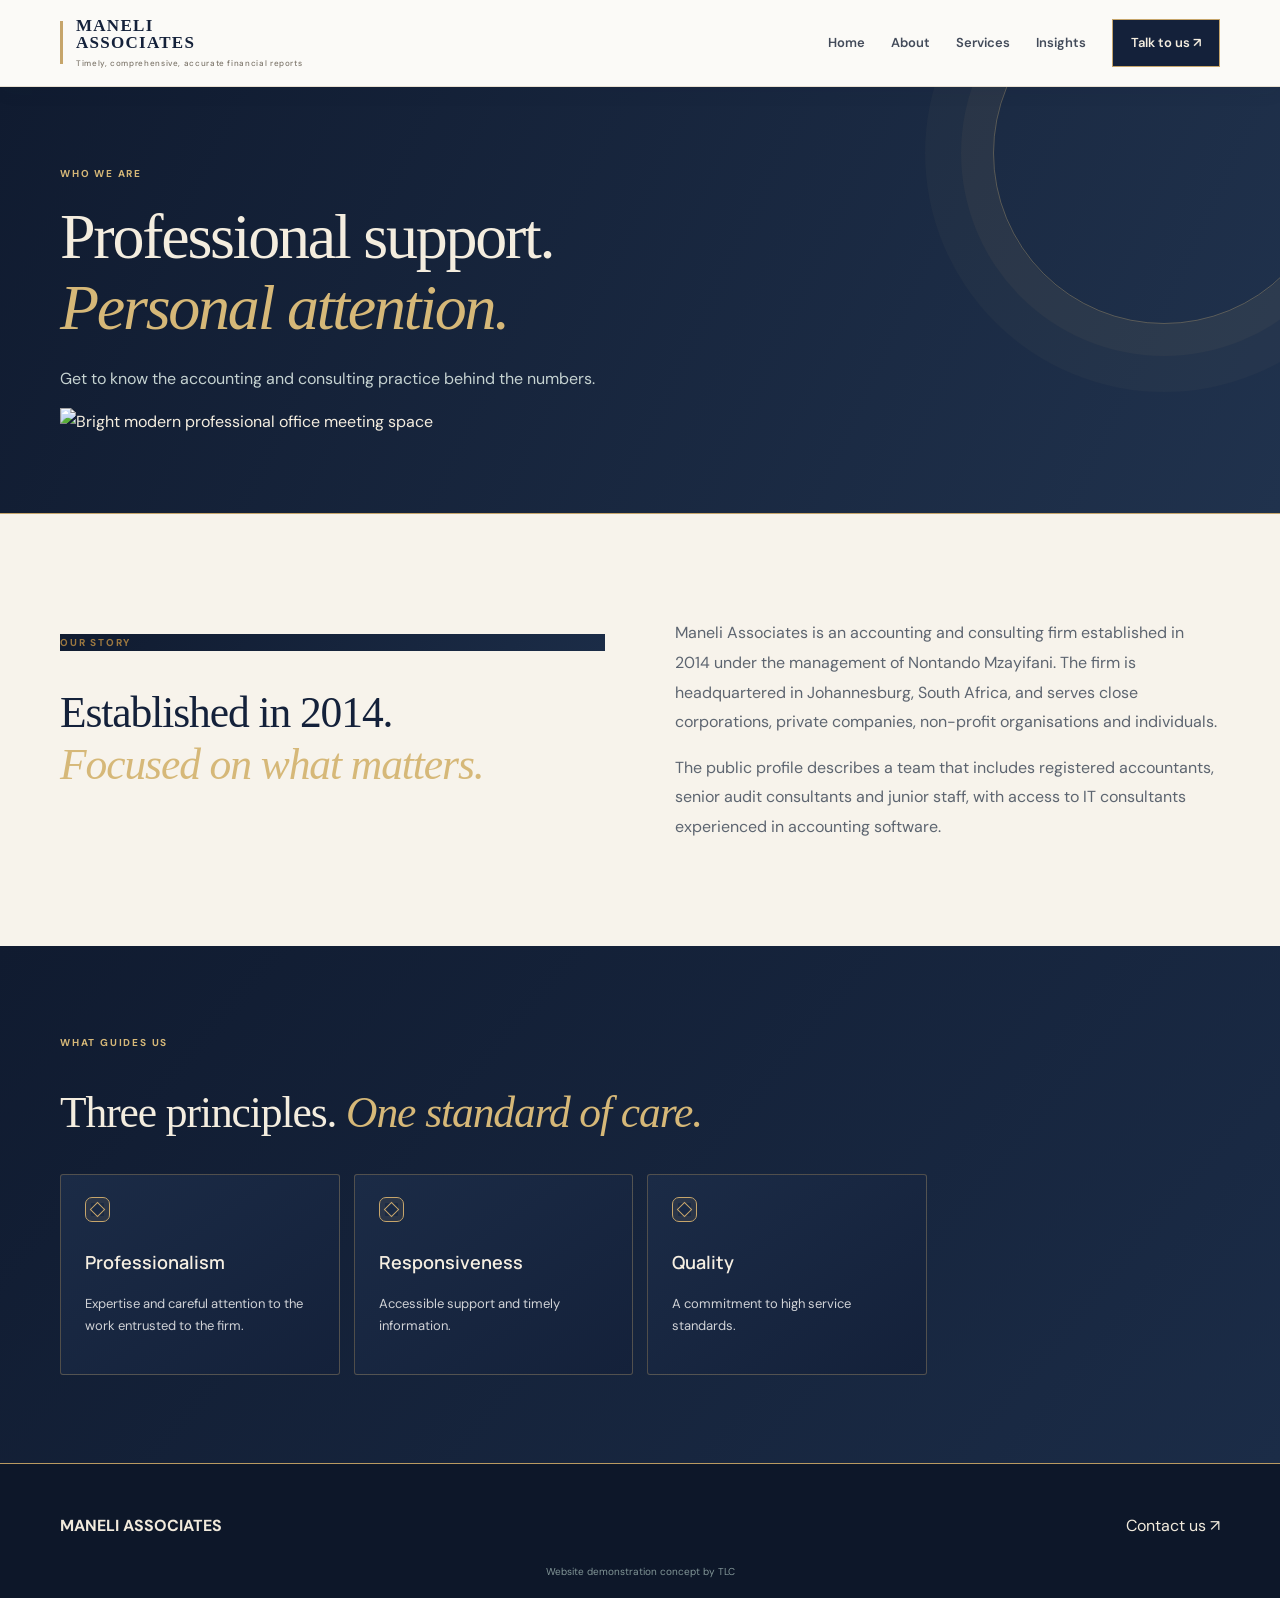
==== site/about.html @ 2461ebde "Add premium page imagery and embedded office map" ====
<!doctype html><html lang="en-ZA"><head><meta charset="utf-8"><meta name="viewport" content="width=device-width,initial-scale=1"><meta name="robots" content="noindex,nofollow"><title>About Maneli Associates</title><link rel="stylesheet" href="assets/style.css"></head><body><header><div class="wrap head"><a class="brand" href="index.html"><span class="brand-name">MANELI<br>ASSOCIATES<small>Timely, comprehensive, accurate financial reports</small></span></a><button class="menu" aria-label="Toggle navigation">☰</button><nav><a href="index.html">Home</a><a href="about.html">About</a><a href="services.html">Services</a><a href="insights.html">Insights</a><a class="navbtn" href="contact.html">Talk to us ↗</a></nav></div></header><main><section class="pagehero"><div class="wrap pagehero-grid"><div><div class="eyebrow">WHO WE ARE</div><h1>Professional support.<br><em>Personal attention.</em></h1><p>Get to know the accounting and consulting practice behind the numbers.</p></div><img class="pagehero-image" src="https://images.unsplash.com/photo-1497366754035-f200968a6e72?auto=format&fit=crop&w=1100&q=85" alt="Bright modern professional office meeting space"></div></section><section class="pad"><div class="wrap twocol"><div><div class="eyebrow dark">OUR STORY</div><h2>Established in 2014.<br><em>Focused on what matters.</em></h2></div><div><p>Maneli Associates is an accounting and consulting firm established in 2014 under the management of Nontando Mzayifani. The firm is headquartered in Johannesburg, South Africa, and serves close corporations, private companies, non-profit organisations and individuals.</p><p>The public profile describes a team that includes registered accountants, senior audit consultants and junior staff, with access to IT consultants experienced in accounting software.</p></div></div></section><section class="pad dark"><div class="wrap"><div class="eyebrow">WHAT GUIDES US</div><h2>Three principles. <em>One standard of care.</em></h2><div class="cards"><article><h3>Professionalism</h3><p>Expertise and careful attention to the work entrusted to the firm.</p></article><article><h3>Responsiveness</h3><p>Accessible support and timely information.</p></article><article><h3>Quality</h3><p>A commitment to high service standards.</p></article></div></div></section></main><footer><div class="wrap foot"><b>MANELI ASSOCIATES</b><a href="contact.html">Contact us ↗</a></div><small class="credit">Website demonstration concept by TLC</small></footer><script src="assets/site.js"></script></body></html>
---- site/assets/style.css ----
@import url('https://fonts.googleapis.com/css2?family=DM+Sans:wght@400;500;600;700&family=Manrope:wght@400;500;600;700;800&display=swap');:root{--teal:#153b45;--gold:#c5a36b;--ivory:#f6f4ef;--ink:#1d292c}*{box-sizing:border-box}html{scroll-behavior:smooth}body{margin:0;color:var(--ink);font:16px 'DM Sans',sans-serif;line-height:1.7}a{color:inherit;text-decoration:none}.wrap{width:min(1160px,calc(100% - 48px));margin:auto}header{background:#fff;position:sticky;top:0;z-index:5;box-shadow:0 3px 20px #102a3010}.head{height:86px;display:flex;align-items:center;justify-content:space-between}.brand{display:flex;gap:12px;align-items:center;color:var(--teal);font:600 14px Manrope;letter-spacing:.12em}.brand>b{border:1px solid var(--gold);padding:7px 11px;font:30px Georgia}.brand strong{font-weight:800}.brand small{display:block;font:8px 'DM Sans';letter-spacing:.16em;color:#78878a}nav{display:flex;align-items:center;gap:26px;font-size:13px;font-weight:600;color:#526165}nav a:hover{color:var(--gold)}.navbtn{background:var(--teal);color:white;padding:12px 18px}.menu{display:none}.hero,.pagehero{background:radial-gradient(circle at 80% 10%,#49646b 0,transparent 34%),var(--teal);color:white;padding:80px 0}.herogrid{display:grid;grid-template-columns:1fr 1fr;gap:60px;align-items:center}.eyebrow{color:#dfc99e;font-size:10px;font-weight:700;letter-spacing:.18em;text-transform:uppercase}.eyebrow.dark{color:#967d51}h1,h2,h3{font-family:Manrope,sans-serif}h1{font-size:clamp(42px,5vw,66px);line-height:1.08;letter-spacing:-.05em;font-weight:600;margin:20px 0}h1 em,h2 em{font:italic 400 1em Georgia;color:var(--gold)}h2{font-size:clamp(30px,3.5vw,45px);line-height:1.18;color:var(--teal);letter-spacing:-.04em}.hero h1{color:white}.lead{color:#d3dfde;max-width:500px}.goldbtn{display:inline-block;background:var(--gold);color:#18363c;padding:13px 20px;font-size:12px;font-weight:700;border:0;cursor:pointer;margin-top:18px}.visual{position:relative}.visual img{width:100%;display:block;border:8px solid #ffffff18}.floatcard{position:absolute;bottom:-20px;left:-25px;background:white;color:var(--teal);padding:18px 24px;font:700 17px Manrope;box-shadow:0 12px 30px #0002}.proof{display:flex;gap:24px;border-top:1px solid #ffffff30;padding-top:18px;margin-top:45px;font-size:12px}.pad{padding:85px 0}.twocol{display:grid;grid-template-columns:1fr 1fr;gap:70px;align-items:center}.pad:nth-child(even){background:var(--ivory)}.dark{background:#102f37;color:white}.dark h2{color:white}.cards{display:grid;grid-template-columns:repeat(4,1fr);gap:14px;margin-top:35px}.cards>a,.cards article{display:block;background:#19414a;color:white;padding:24px;border:1px solid #ffffff18;min-height:190px}.cards h3{font-size:18px;line-height:1.3}.cards p{font-size:13px;color:#c5d2d1}.lightcards article{background:var(--ivory);color:var(--teal);border:1px solid #e1ddd3}.lightcards p{color:#667276}.callout{background:var(--teal);color:white;padding:55px}.callout h2{color:white;max-width:720px}.pagehero{padding:65px 0}.pagehero p{color:#c5d2d1;max-width:600px}.service-list article{padding:26px 0;border-bottom:1px solid #ddd;scroll-margin-top:100px}.service-list h2{font-size:24px}.notice{background:#f4f0e7;border-left:3px solid var(--gold);padding:16px}.formcard{background:white;padding:30px;box-shadow:0 12px 35px #153b4510}.formcard label{display:block;font-size:12px;font-weight:700;margin:12px 0}.formcard input,.formcard select,.formcard textarea{display:block;width:100%;padding:11px;margin-top:5px;border:1px solid #d9dfdc;font:14px 'DM Sans'}.formcard button{width:100%}#status{display:none;background:#edf5f0;padding:12px;font-size:12px}#status.visible{display:block}footer{background:#0d2830;color:#d6e0df;padding:42px 0 18px}.foot{display:flex;justify-content:space-between;gap:30px}.foot p{color:#a6b6b5;font-size:12px}.credit{display:block;text-align:center;color:#829697;font-size:10px;margin-top:24px}.under{text-decoration:underline;text-decoration-color:var(--gold)}@media(max-width:850px){.cards{grid-template-columns:repeat(2,1fr)}.twocol{gap:35px}}@media(max-width:650px){.wrap{width:calc(100% - 36px)}.head{height:72px}.menu{display:block;background:none;border:0;font-size:24px;color:var(--teal)}nav{display:none;position:absolute;top:72px;left:0;right:0;background:white;padding:20px;flex-direction:column;align-items:stretch}nav.open{display:flex}.herogrid,.twocol{grid-template-columns:1fr;gap:30px}.hero,.pagehero{padding:55px 0}.pad{padding:60px 0}.cards{grid-template-columns:1fr}.proof{gap:12px;font-size:10px}.floatcard{left:0}.callout{padding:30px 22px}.foot{display:block}}@media(prefers-reduced-motion:reduce){html{scroll-behavior:auto}}

/* Maneli brand refresh: aligned to the public Facebook cover identity */
:root{--teal:#14213a;--gold:#c6a56b;--ivory:#f7f3eb;--ink:#202638;--navy:#14213a;--cream:#f4eddf}
body{background:#fff;color:var(--ink)}
header{background:#fbfaf7;border-bottom:1px solid #e8e0d2}
.brand{color:var(--navy);gap:0;letter-spacing:.07em}
.brand-name{display:block;font:700 17px/1.02 Georgia,serif;letter-spacing:.075em;color:var(--navy)}
.brand-name small{display:block;max-width:240px;margin-top:7px;font:500 8px/1.35 'DM Sans',sans-serif;letter-spacing:.08em;color:#7c756a;text-transform:none}
.brand:before{content:"";display:block;width:3px;height:43px;margin-right:13px;background:var(--gold)}
nav{color:#434b5a}
nav a:hover{color:#a17d42}
.navbtn{background:var(--navy);color:var(--cream);border:1px solid var(--gold)}
.hero,.pagehero{background:radial-gradient(circle at 82% 18%,#34435e 0,transparent 35%),linear-gradient(125deg,#101b30,#182843 70%,#22324b);color:var(--cream)}
.eyebrow{color:#d6b878}
.eyebrow.dark{color:#9c7840}
h1 em,h2 em{color:#d6b878}
.goldbtn{background:linear-gradient(135deg,#d7bd87,#b99250);color:#17243b;box-shadow:0 8px 20px #070f1d30;border:1px solid #e4ce9e}
.goldbtn:hover{filter:brightness(1.06);transform:translateY(-1px)}
.dark{background:#101b30;color:var(--cream)}
.dark h2{color:var(--cream)}
.cards>a,.cards article{background:linear-gradient(145deg,#1b2b46,#14213a);border:1px solid #c6a56b55;position:relative;padding-top:58px}
.cards>a:before,.cards article:before{content:"";position:absolute;top:22px;left:24px;width:23px;height:23px;border:1px solid var(--gold);border-radius:7px;box-shadow:inset 0 0 0 5px #c6a56b18}
.cards>a:after,.cards article:after{content:"";position:absolute;top:29px;left:31px;width:9px;height:9px;border:1px solid var(--gold);transform:rotate(45deg)}
.cards h3{color:#f6efe2}
.cards p{color:#d0d2d6}
.lightcards article{background:#fbf8f1;color:var(--navy);border:1px solid #e2d4b8}
.lightcards h3{color:var(--navy)}
.lightcards p{color:#646a75}
.callout{background:linear-gradient(120deg,#111d33,#20324e);border:1px solid #c6a56b66}
.callout h2{color:var(--cream)}
.floatcard{color:var(--navy);border-left:3px solid var(--gold);background:#fbf8f1}
.visual-finance{min-height:380px;display:flex;align-items:center;justify-content:center;overflow:hidden;background:radial-gradient(circle at 78% 20%,#c6a56b35,transparent 24%),linear-gradient(145deg,#263752,#101b30);border:1px solid #d4b77b88;box-shadow:0 24px 55px #050d1c55;position:relative}
.report-sheet{width:68%;min-height:245px;padding:25px;background:#f7f2e8;box-shadow:0 18px 38px #050d1c55;transform:rotate(-4deg);color:#192842}
.report-sheet span{font:700 10px 'DM Sans';letter-spacing:.14em;color:#8e7042}
.report-line{height:6px;background:#d8d2c6;margin-top:17px;width:88%}
.report-line.short{width:55%;margin-top:20px}
.report-bars{height:90px;display:flex;align-items:end;gap:12px;border-bottom:1px solid #c9c0b1;margin-top:14px;padding:0 8px}
.report-bars i{display:block;flex:1;background:linear-gradient(#c9a86d,#a47c42);border-radius:3px 3px 0 0}
.report-bars i:nth-child(1){height:38%}.report-bars i:nth-child(2){height:68%}.report-bars i:nth-child(3){height:52%}.report-bars i:nth-child(4){height:84%}.report-bars i:nth-child(5){height:100%}
.visual-seal{position:absolute;right:8%;top:9%;width:82px;height:82px;border:1px solid #d6b878;border-radius:50%;display:grid;place-content:center;text-align:center;color:#f5eddf;font:26px Georgia;letter-spacing:.06em;background:#14213a;box-shadow:0 8px 25px #0005}
.visual-seal small{font:7px 'DM Sans';letter-spacing:.14em}
.pagehero{position:relative;overflow:hidden}
.pagehero:after{content:"";position:absolute;right:-55px;top:-105px;width:340px;height:340px;border:1px solid #d6b87855;border-radius:50%;box-shadow:0 0 0 32px #d6b8780b,0 0 0 68px #d6b87808}
.notice{background:#f8f3e8;border-left-color:var(--gold)}
.formcard{border:1px solid #e8ddc9;border-top:3px solid var(--gold)}
footer{background:#0d1729;color:#f1eadc;border-top:1px solid #b99a61}
footer a:hover{color:#d6b878}
.under{text-decoration-color:var(--gold)}
@media(max-width:650px){.brand-name{font-size:15px}.brand-name small{max-width:190px;font-size:7px}.visual-finance{min-height:290px}.report-sheet{min-height:190px;padding:18px}.visual-seal{width:68px;height:68px;font-size:21px}}

/* Premium editorial layout refresh */
:root{--navy:#14213a;--gold:#c6a56b;--ivory:#f7f3eb}
.hero{padding:68px 0 76px;background:linear-gradient(112deg,#0e192d 0%,#172944 58%,#243752 100%);position:relative;overflow:hidden}
.hero:after{content:"";position:absolute;width:560px;height:560px;border:1px solid #d3b57522;border-radius:50%;right:-190px;top:-290px;box-shadow:0 0 0 42px #d3b57508,0 0 0 88px #d3b57506;pointer-events:none}
.herogrid{grid-template-columns:.9fr 1.1fr;gap:52px;position:relative;z-index:1}
.hero h1{font:500 clamp(46px,5.2vw,72px)/1.04 Georgia,serif;letter-spacing:-.045em;margin:19px 0 22px;max-width:620px}
.hero h1 em{font-style:normal;color:#d7b979}
.hero .lead{font-size:17px;line-height:1.65;max-width:470px;color:#e2e5e8}
.hero-points{display:flex;flex-wrap:wrap;gap:10px 18px;margin:26px 0 8px;color:#f0e8d8;font-size:11px}
.hero-points span{display:flex;align-items:center;gap:7px}
.hero-points span:before{content:"✓";display:inline-grid;place-items:center;width:18px;height:18px;border-radius:50%;background:var(--gold);color:#14213a;font-weight:800}
.hero .goldbtn{margin-top:18px;padding:15px 24px;font-size:13px;border-radius:3px}
.proof{gap:17px;margin-top:34px;padding-top:16px;color:#d5dbe2;font-size:10px;flex-wrap:wrap}
.proof b{font-weight:500}
.proof b+b{border-left:1px solid #d3b57577;padding-left:17px}
.visual-photo{min-height:420px;border:1px solid #d4b47799;border-radius:4px;overflow:hidden;box-shadow:0 26px 60px #030a1655;background:#172944;position:relative}
.visual-photo img{display:block;width:100%;height:100%;min-height:420px;object-fit:cover;border:0}
.image-caption{position:absolute;left:20px;right:20px;bottom:18px;padding:15px 18px;background:#101b30eF;border-left:3px solid var(--gold);color:#f8f1e4;display:flex;flex-direction:column;gap:3px}
.image-caption span{font-size:9px;letter-spacing:.18em;color:#d7b979}
.image-caption b{font:500 18px Georgia,serif}
.pad{padding:88px 0}
.pad h2{font:500 clamp(30px,3.4vw,44px)/1.18 Georgia,serif;letter-spacing:-.025em}
.twocol>div>p{color:#5d6570;line-height:1.85}
.dark{background:linear-gradient(130deg,#101b30,#1b2c47)}
.cards>a,.cards article{border-radius:3px;transition:transform .2s ease,border-color .2s ease}
.cards>a:hover{transform:translateY(-4px);border-color:#d5b879}
.cards h3{font:600 18px/1.3 Manrope,sans-serif}
.service-list article{padding:30px 0 34px;border-bottom:1px solid #e6dfd2}
.service-list h2{font:500 25px Georgia,serif;color:var(--navy);letter-spacing:0}
.service-list p{max-width:850px;color:#606a75;line-height:1.85}
.pagehero{padding:78px 0;background:linear-gradient(115deg,#101b30,#20324d);border-bottom:1px solid #c6a56b}
.pagehero h1{font:500 clamp(42px,5vw,64px)/1.08 Georgia,serif;letter-spacing:-.035em}
.pagehero p{font-size:16px;line-height:1.7}
.formcard{border-radius:3px}
.formcard input,.formcard select,.formcard textarea{border-radius:2px;background:#fffdf9}
footer{padding-top:48px}
@media(max-width:850px){.herogrid{grid-template-columns:1fr;gap:38px}.visual-photo,.visual-photo img{min-height:340px}.hero{padding:58px 0 68px}}
@media(max-width:650px){.hero h1{font-size:46px}.hero-points{display:grid;gap:9px}.proof{gap:9px}.proof b+b{padding-left:9px}.visual-photo,.visual-photo img{min-height:270px}.image-caption{left:12px;right:12px;bottom:12px;padding:12px}.image-caption b{font-size:16px}.pagehero{padding:58px 0}.pad{padding:58px 0}}
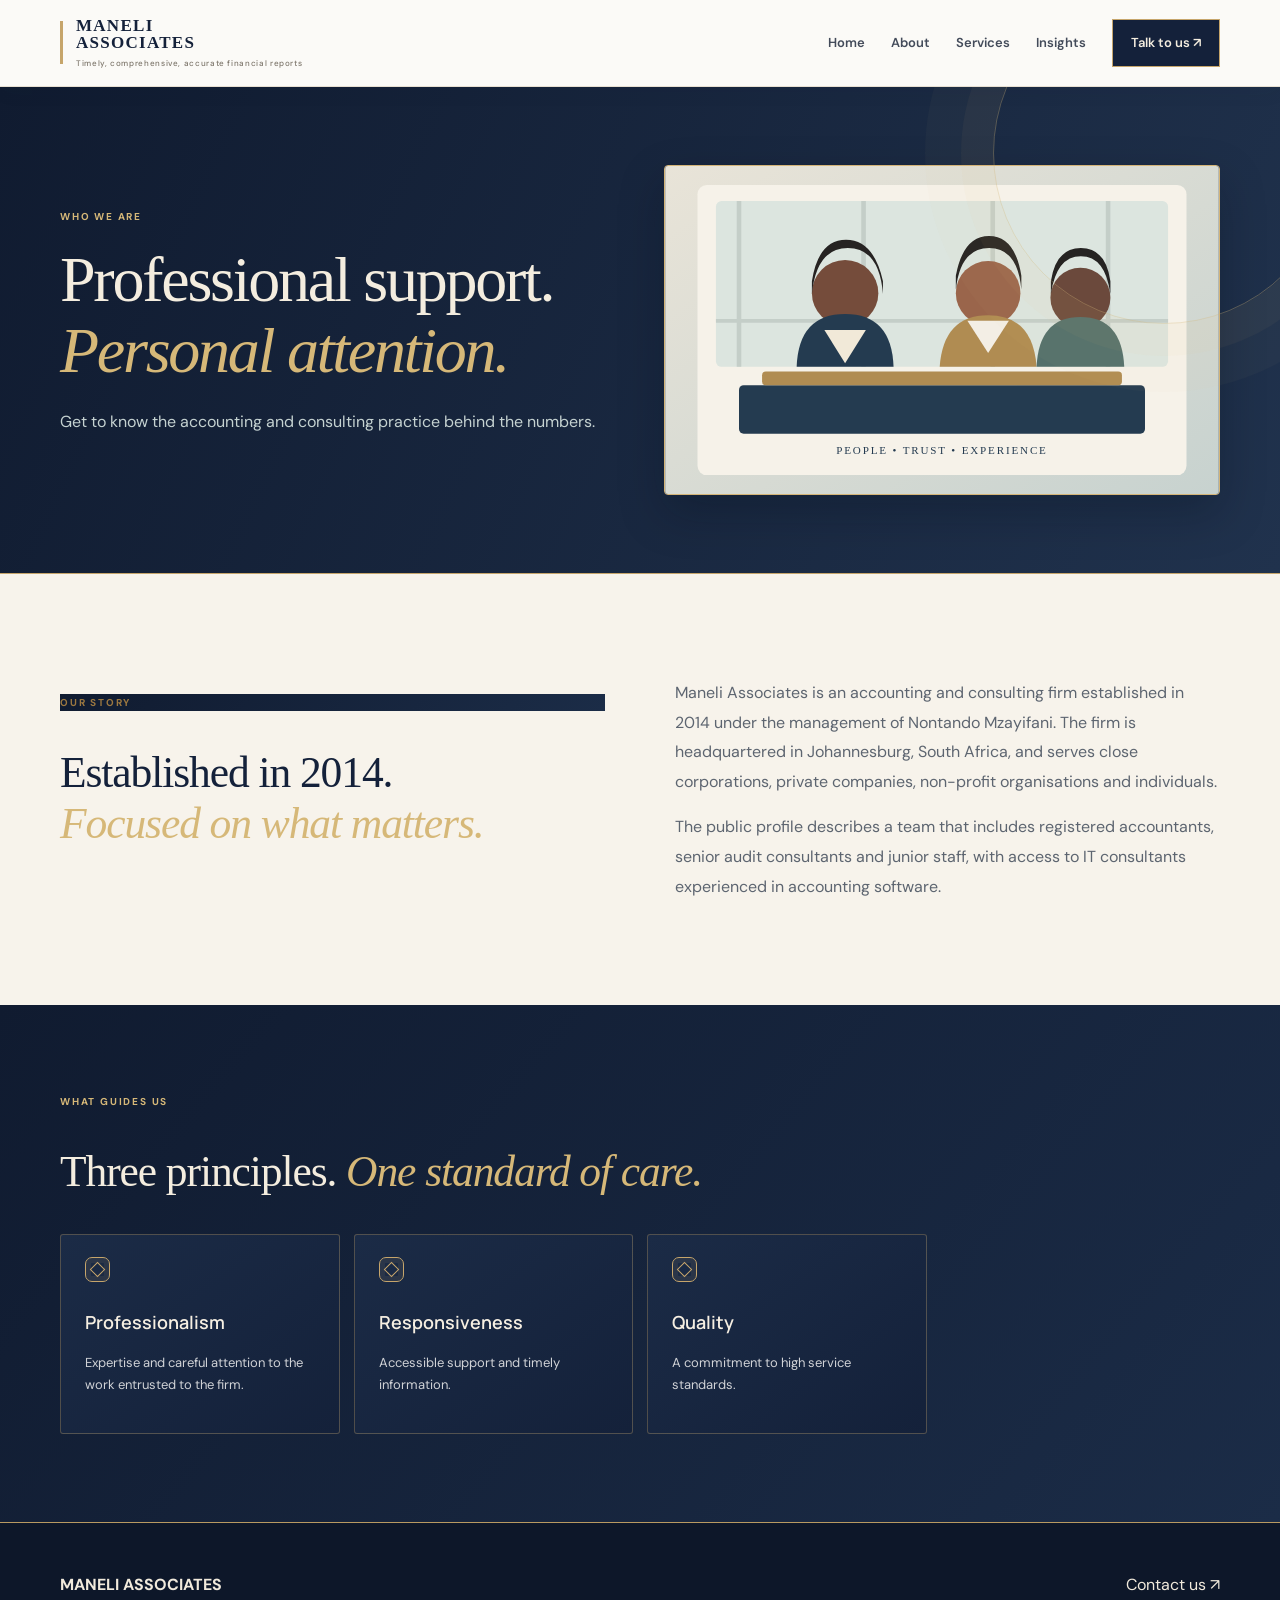
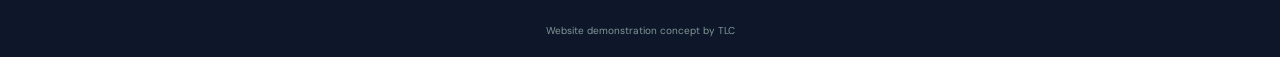
==== commit 3c0b7964: "Use locally hosted imagery and verify contact map" ====
--- a/site/about.html
+++ b/site/about.html
@@ -1 +1 @@
-<!doctype html><html lang="en-ZA"><head><meta charset="utf-8"><meta name="viewport" content="width=device-width,initial-scale=1"><meta name="robots" content="noindex,nofollow"><title>About Maneli Associates</title><link rel="stylesheet" href="assets/style.css"></head><body><header><div class="wrap head"><a class="brand" href="index.html"><span class="brand-name">MANELI<br>ASSOCIATES<small>Timely, comprehensive, accurate financial reports</small></span></a><button class="menu" aria-label="Toggle navigation">☰</button><nav><a href="index.html">Home</a><a href="about.html">About</a><a href="services.html">Services</a><a href="insights.html">Insights</a><a class="navbtn" href="contact.html">Talk to us ↗</a></nav></div></header><main><section class="pagehero"><div class="wrap pagehero-grid"><div><div class="eyebrow">WHO WE ARE</div><h1>Professional support.<br><em>Personal attention.</em></h1><p>Get to know the accounting and consulting practice behind the numbers.</p></div><img class="pagehero-image" src="https://images.unsplash.com/photo-1497366754035-f200968a6e72?auto=format&fit=crop&w=1100&q=85" alt="Bright modern professional office meeting space"></div></section><section class="pad"><div class="wrap twocol"><div><div class="eyebrow dark">OUR STORY</div><h2>Established in 2014.<br><em>Focused on what matters.</em></h2></div><div><p>Maneli Associates is an accounting and consulting firm established in 2014 under the management of Nontando Mzayifani. The firm is headquartered in Johannesburg, South Africa, and serves close corporations, private companies, non-profit organisations and individuals.</p><p>The public profile describes a team that includes registered accountants, senior audit consultants and junior staff, with access to IT consultants experienced in accounting software.</p></div></div></section><section class="pad dark"><div class="wrap"><div class="eyebrow">WHAT GUIDES US</div><h2>Three principles. <em>One standard of care.</em></h2><div class="cards"><article><h3>Professionalism</h3><p>Expertise and careful attention to the work entrusted to the firm.</p></article><article><h3>Responsiveness</h3><p>Accessible support and timely information.</p></article><article><h3>Quality</h3><p>A commitment to high service standards.</p></article></div></div></section></main><footer><div class="wrap foot"><b>MANELI ASSOCIATES</b><a href="contact.html">Contact us ↗</a></div><small class="credit">Website demonstration concept by TLC</small></footer><script src="assets/site.js"></script></body></html>+<!doctype html><html lang="en-ZA"><head><meta charset="utf-8"><meta name="viewport" content="width=device-width,initial-scale=1"><meta name="robots" content="noindex,nofollow"><title>About Maneli Associates</title><link rel="stylesheet" href="assets/style.css"></head><body><header><div class="wrap head"><a class="brand" href="index.html"><span class="brand-name">MANELI<br>ASSOCIATES<small>Timely, comprehensive, accurate financial reports</small></span></a><button class="menu" aria-label="Toggle navigation">☰</button><nav><a href="index.html">Home</a><a href="about.html">About</a><a href="services.html">Services</a><a href="insights.html">Insights</a><a class="navbtn" href="contact.html">Talk to us ↗</a></nav></div></header><main><section class="pagehero"><div class="wrap pagehero-grid"><div><div class="eyebrow">WHO WE ARE</div><h1>Professional support.<br><em>Personal attention.</em></h1><p>Get to know the accounting and consulting practice behind the numbers.</p></div><img class="pagehero-image" src="images/about-team.svg" alt="Colleagues working together in a professional office"></div></section><section class="pad"><div class="wrap twocol"><div><div class="eyebrow dark">OUR STORY</div><h2>Established in 2014.<br><em>Focused on what matters.</em></h2></div><div><p>Maneli Associates is an accounting and consulting firm established in 2014 under the management of Nontando Mzayifani. The firm is headquartered in Johannesburg, South Africa, and serves close corporations, private companies, non-profit organisations and individuals.</p><p>The public profile describes a team that includes registered accountants, senior audit consultants and junior staff, with access to IT consultants experienced in accounting software.</p></div></div></section><section class="pad dark"><div class="wrap"><div class="eyebrow">WHAT GUIDES US</div><h2>Three principles. <em>One standard of care.</em></h2><div class="cards"><article><h3>Professionalism</h3><p>Expertise and careful attention to the work entrusted to the firm.</p></article><article><h3>Responsiveness</h3><p>Accessible support and timely information.</p></article><article><h3>Quality</h3><p>A commitment to high service standards.</p></article></div></div></section></main><footer><div class="wrap foot"><b>MANELI ASSOCIATES</b><a href="contact.html">Contact us ↗</a></div><small class="credit">Website demonstration concept by TLC</small></footer><script src="assets/site.js"></script></body></html>
--- a/site/assets/style.css
+++ b/site/assets/style.css
@@ -87,3 +87,15 @@
 footer{padding-top:48px}
 @media(max-width:850px){.herogrid{grid-template-columns:1fr;gap:38px}.visual-photo,.visual-photo img{min-height:340px}.hero{padding:58px 0 68px}}
 @media(max-width:650px){.hero h1{font-size:46px}.hero-points{display:grid;gap:9px}.proof{gap:9px}.proof b+b{padding-left:9px}.visual-photo,.visual-photo img{min-height:270px}.image-caption{left:12px;right:12px;bottom:12px;padding:12px}.image-caption b{font-size:16px}.pagehero{padding:58px 0}.pad{padding:58px 0}}
+
+/* Warm editorial page photography and location map */
+.pagehero-grid{display:grid;grid-template-columns:1fr 1fr;align-items:center;gap:48px}
+.pagehero-image{display:block;width:100%;height:330px;object-fit:cover;border:1px solid #d4b477;border-radius:4px;box-shadow:0 18px 45px #030a1640}
+.map-section{padding:64px 0 76px;background:#f6f1e7;color:#14233a}
+.map-section h2{font:500 clamp(30px,3.4vw,44px)/1.18 Georgia,serif;margin:10px 0 24px}
+.map-section h2 em{color:#a77c32}
+.map-frame{height:420px;border:1px solid #c9a45f;padding:5px;background:#fff;border-radius:4px;box-shadow:0 18px 45px #030a1620}
+.map-frame iframe{display:block;width:100%;height:100%;border:0}
+.map-note{font-size:12px;color:#68717d;margin-top:12px}
+@media(max-width:850px){.pagehero-grid{grid-template-columns:1fr;gap:26px}.pagehero-image{height:300px}}
+@media(max-width:600px){.pagehero-image{height:240px}.map-section{padding:48px 0}.map-frame{height:330px}}
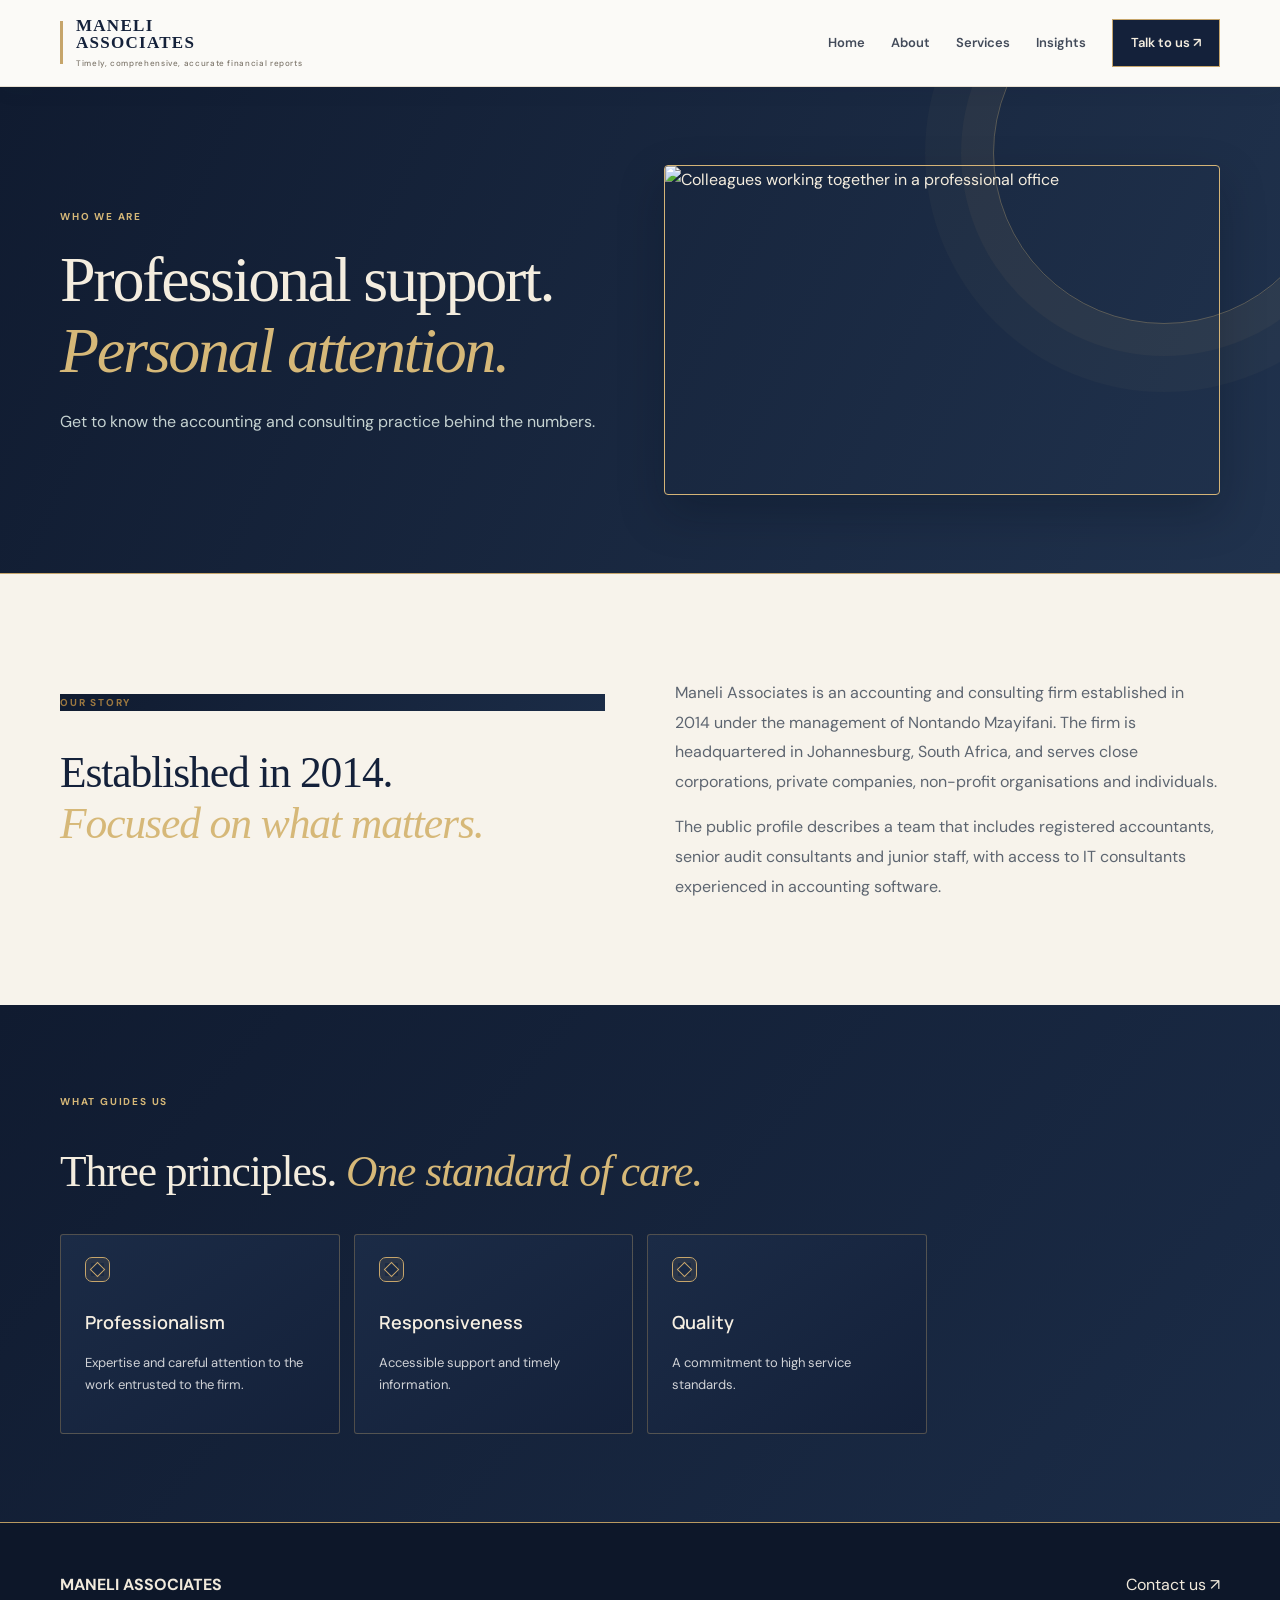
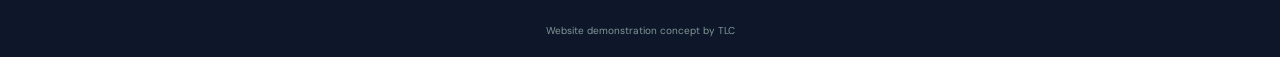
==== commit 534739eb: "Replace cartoon illustrations with professional photo imagery" ====
--- a/site/about.html
+++ b/site/about.html
@@ -1 +1 @@
-<!doctype html><html lang="en-ZA"><head><meta charset="utf-8"><meta name="viewport" content="width=device-width,initial-scale=1"><meta name="robots" content="noindex,nofollow"><title>About Maneli Associates</title><link rel="stylesheet" href="assets/style.css"></head><body><header><div class="wrap head"><a class="brand" href="index.html"><span class="brand-name">MANELI<br>ASSOCIATES<small>Timely, comprehensive, accurate financial reports</small></span></a><button class="menu" aria-label="Toggle navigation">☰</button><nav><a href="index.html">Home</a><a href="about.html">About</a><a href="services.html">Services</a><a href="insights.html">Insights</a><a class="navbtn" href="contact.html">Talk to us ↗</a></nav></div></header><main><section class="pagehero"><div class="wrap pagehero-grid"><div><div class="eyebrow">WHO WE ARE</div><h1>Professional support.<br><em>Personal attention.</em></h1><p>Get to know the accounting and consulting practice behind the numbers.</p></div><img class="pagehero-image" src="images/about-team.svg" alt="Colleagues working together in a professional office"></div></section><section class="pad"><div class="wrap twocol"><div><div class="eyebrow dark">OUR STORY</div><h2>Established in 2014.<br><em>Focused on what matters.</em></h2></div><div><p>Maneli Associates is an accounting and consulting firm established in 2014 under the management of Nontando Mzayifani. The firm is headquartered in Johannesburg, South Africa, and serves close corporations, private companies, non-profit organisations and individuals.</p><p>The public profile describes a team that includes registered accountants, senior audit consultants and junior staff, with access to IT consultants experienced in accounting software.</p></div></div></section><section class="pad dark"><div class="wrap"><div class="eyebrow">WHAT GUIDES US</div><h2>Three principles. <em>One standard of care.</em></h2><div class="cards"><article><h3>Professionalism</h3><p>Expertise and careful attention to the work entrusted to the firm.</p></article><article><h3>Responsiveness</h3><p>Accessible support and timely information.</p></article><article><h3>Quality</h3><p>A commitment to high service standards.</p></article></div></div></section></main><footer><div class="wrap foot"><b>MANELI ASSOCIATES</b><a href="contact.html">Contact us ↗</a></div><small class="credit">Website demonstration concept by TLC</small></footer><script src="assets/site.js"></script></body></html>+<!doctype html><html lang="en-ZA"><head><meta charset="utf-8"><meta name="viewport" content="width=device-width,initial-scale=1"><meta name="robots" content="noindex,nofollow"><title>About Maneli Associates</title><link rel="stylesheet" href="assets/style.css"></head><body><header><div class="wrap head"><a class="brand" href="index.html"><span class="brand-name">MANELI<br>ASSOCIATES<small>Timely, comprehensive, accurate financial reports</small></span></a><button class="menu" aria-label="Toggle navigation">☰</button><nav><a href="index.html">Home</a><a href="about.html">About</a><a href="services.html">Services</a><a href="insights.html">Insights</a><a class="navbtn" href="contact.html">Talk to us ↗</a></nav></div></header><main><section class="pagehero"><div class="wrap pagehero-grid"><div><div class="eyebrow">WHO WE ARE</div><h1>Professional support.<br><em>Personal attention.</em></h1><p>Get to know the accounting and consulting practice behind the numbers.</p></div><img class="pagehero-image" src="https://images.unsplash.com/photo-1521737711867-e3b97375f902?auto=format&fit=crop&w=1400&q=85" alt="Colleagues working together in a professional office"></div></section><section class="pad"><div class="wrap twocol"><div><div class="eyebrow dark">OUR STORY</div><h2>Established in 2014.<br><em>Focused on what matters.</em></h2></div><div><p>Maneli Associates is an accounting and consulting firm established in 2014 under the management of Nontando Mzayifani. The firm is headquartered in Johannesburg, South Africa, and serves close corporations, private companies, non-profit organisations and individuals.</p><p>The public profile describes a team that includes registered accountants, senior audit consultants and junior staff, with access to IT consultants experienced in accounting software.</p></div></div></section><section class="pad dark"><div class="wrap"><div class="eyebrow">WHAT GUIDES US</div><h2>Three principles. <em>One standard of care.</em></h2><div class="cards"><article><h3>Professionalism</h3><p>Expertise and careful attention to the work entrusted to the firm.</p></article><article><h3>Responsiveness</h3><p>Accessible support and timely information.</p></article><article><h3>Quality</h3><p>A commitment to high service standards.</p></article></div></div></section></main><footer><div class="wrap foot"><b>MANELI ASSOCIATES</b><a href="contact.html">Contact us ↗</a></div><small class="credit">Website demonstration concept by TLC</small></footer><script src="assets/site.js"></script></body></html>
--- a/site/assets/style.css
+++ b/site/assets/style.css
@@ -99,3 +99,7 @@
 .map-note{font-size:12px;color:#68717d;margin-top:12px}
 @media(max-width:850px){.pagehero-grid{grid-template-columns:1fr;gap:26px}.pagehero-image{height:300px}}
 @media(max-width:600px){.pagehero-image{height:240px}.map-section{padding:48px 0}.map-frame{height:330px}}
+
+/* Photo-led imagery: crop cleanly without illustration styling */
+.visual-photo img{height:390px;object-fit:cover;object-position:center;border:1px solid #d4b477;border-radius:4px;box-shadow:0 18px 45px #030a1640}
+.pagehero-image{object-position:center}
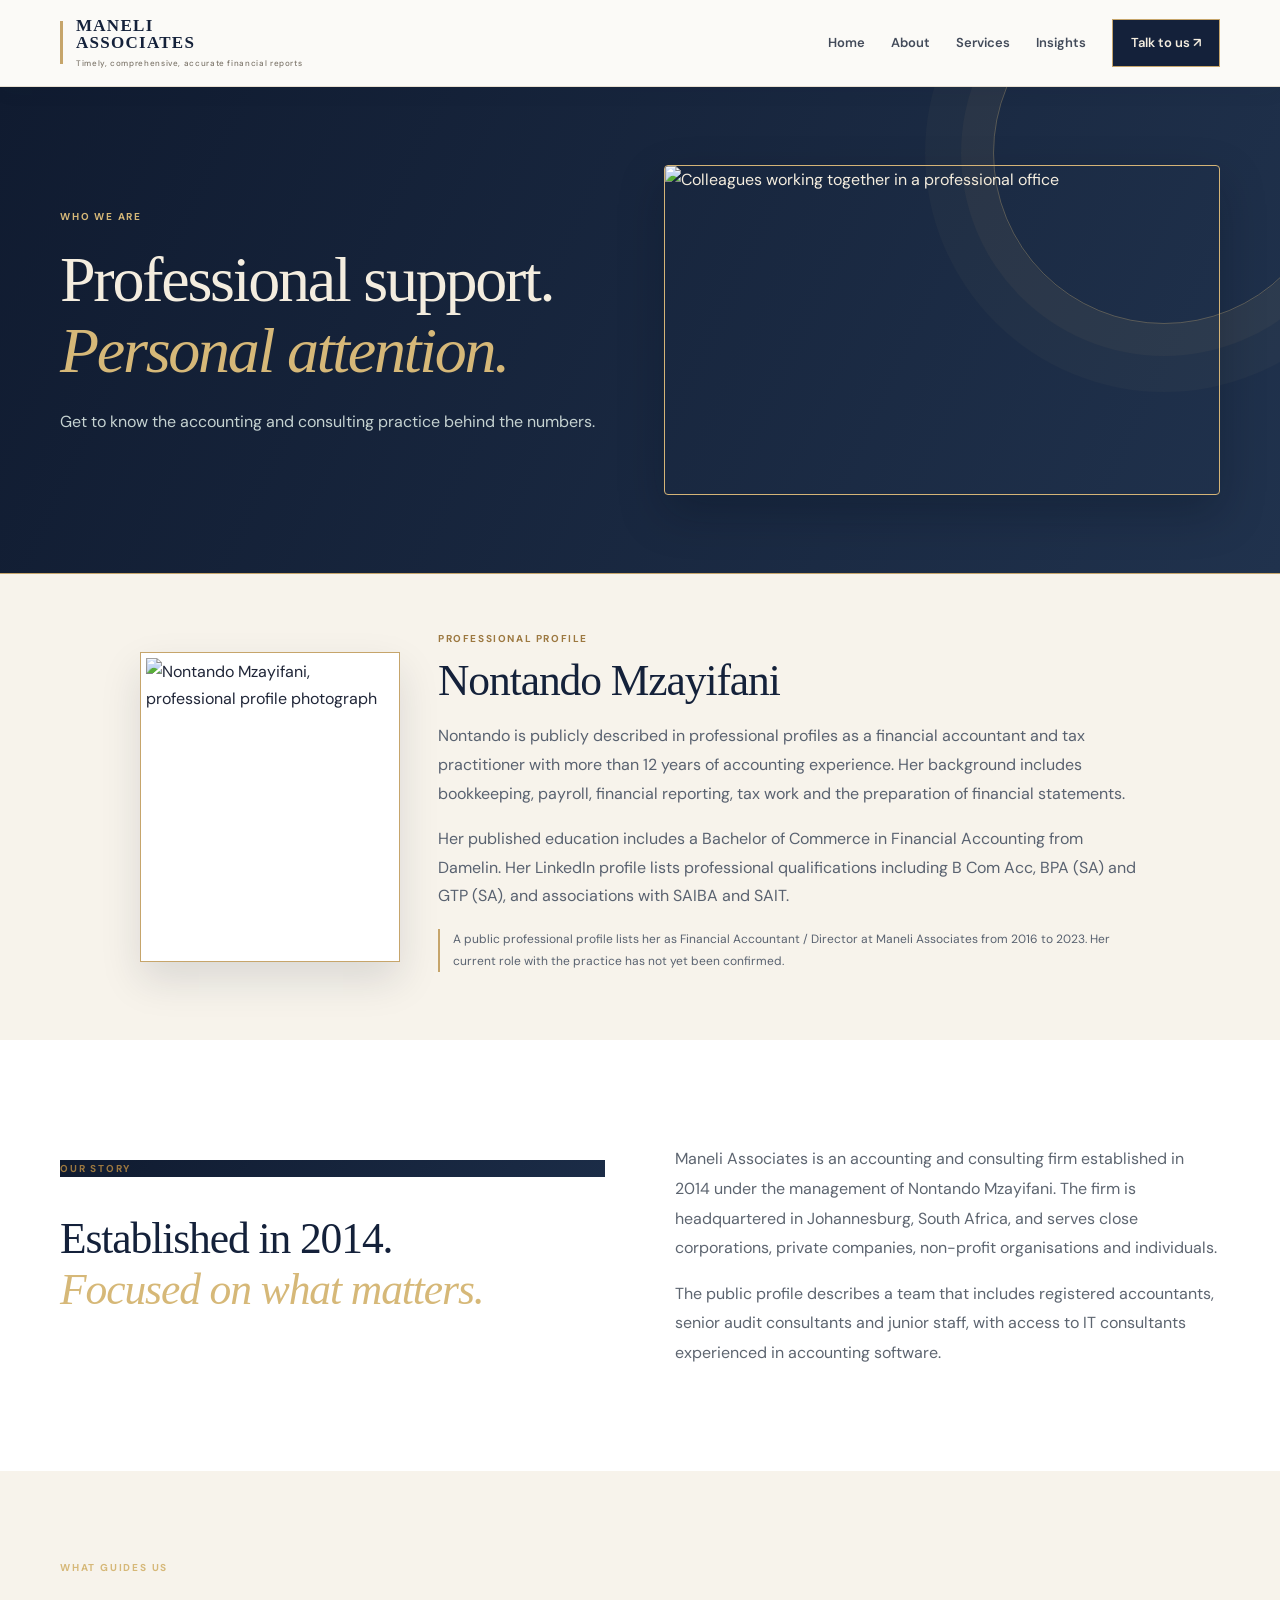
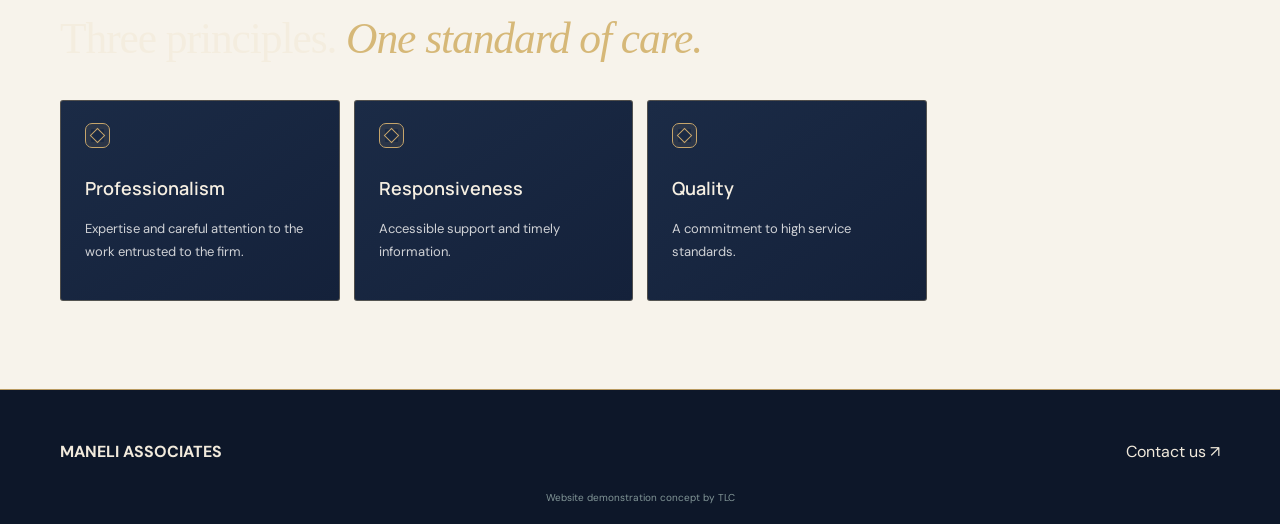
==== commit f14d2f1d: "Add Nontando Mzayifani professional profile to About page" ====
--- a/site/about.html
+++ b/site/about.html
@@ -1 +1,22 @@
-<!doctype html><html lang="en-ZA"><head><meta charset="utf-8"><meta name="viewport" content="width=device-width,initial-scale=1"><meta name="robots" content="noindex,nofollow"><title>About Maneli Associates</title><link rel="stylesheet" href="assets/style.css"></head><body><header><div class="wrap head"><a class="brand" href="index.html"><span class="brand-name">MANELI<br>ASSOCIATES<small>Timely, comprehensive, accurate financial reports</small></span></a><button class="menu" aria-label="Toggle navigation">☰</button><nav><a href="index.html">Home</a><a href="about.html">About</a><a href="services.html">Services</a><a href="insights.html">Insights</a><a class="navbtn" href="contact.html">Talk to us ↗</a></nav></div></header><main><section class="pagehero"><div class="wrap pagehero-grid"><div><div class="eyebrow">WHO WE ARE</div><h1>Professional support.<br><em>Personal attention.</em></h1><p>Get to know the accounting and consulting practice behind the numbers.</p></div><img class="pagehero-image" src="https://images.unsplash.com/photo-1521737711867-e3b97375f902?auto=format&fit=crop&w=1400&q=85" alt="Colleagues working together in a professional office"></div></section><section class="pad"><div class="wrap twocol"><div><div class="eyebrow dark">OUR STORY</div><h2>Established in 2014.<br><em>Focused on what matters.</em></h2></div><div><p>Maneli Associates is an accounting and consulting firm established in 2014 under the management of Nontando Mzayifani. The firm is headquartered in Johannesburg, South Africa, and serves close corporations, private companies, non-profit organisations and individuals.</p><p>The public profile describes a team that includes registered accountants, senior audit consultants and junior staff, with access to IT consultants experienced in accounting software.</p></div></div></section><section class="pad dark"><div class="wrap"><div class="eyebrow">WHAT GUIDES US</div><h2>Three principles. <em>One standard of care.</em></h2><div class="cards"><article><h3>Professionalism</h3><p>Expertise and careful attention to the work entrusted to the firm.</p></article><article><h3>Responsiveness</h3><p>Accessible support and timely information.</p></article><article><h3>Quality</h3><p>A commitment to high service standards.</p></article></div></div></section></main><footer><div class="wrap foot"><b>MANELI ASSOCIATES</b><a href="contact.html">Contact us ↗</a></div><small class="credit">Website demonstration concept by TLC</small></footer><script src="assets/site.js"></script></body></html>+<!doctype html><html lang="en-ZA"><head><meta charset="utf-8"><meta name="viewport" content="width=device-width,initial-scale=1"><meta name="robots" content="noindex,nofollow"><title>About Maneli Associates</title><link rel="stylesheet" href="assets/style.css"></head><body><header><div class="wrap head"><a class="brand" href="index.html"><span class="brand-name">MANELI<br>ASSOCIATES<small>Timely, comprehensive, accurate financial reports</small></span></a><button class="menu" aria-label="Toggle navigation">☰</button><nav><a href="index.html">Home</a><a href="about.html">About</a><a href="services.html">Services</a><a href="insights.html">Insights</a><a class="navbtn" href="contact.html">Talk to us ↗</a></nav></div></header><main><section class="pagehero"><div class="wrap pagehero-grid"><div><div class="eyebrow">WHO WE ARE</div><h1>Professional support.<br><em>Personal attention.</em></h1><p>Get to know the accounting and consulting practice behind the numbers.</p></div><img class="pagehero-image" src="https://images.unsplash.com/photo-1521737711867-e3b97375f902?auto=format&fit=crop&w=1400&q=85" alt="Colleagues working together in a professional office"></div></section><section class="pad" style="padding-top:56px;padding-bottom:56px;background:#f7f3eb">
+<style>
+.profile-feature{display:grid;grid-template-columns:260px 1fr;gap:38px;align-items:center;max-width:1000px;margin:auto}
+.profile-feature img{width:100%;height:310px;object-fit:cover;object-position:center 28%;border:1px solid #c6a56b;padding:5px;background:#fff;box-shadow:0 18px 38px #14213a20}
+.profile-feature h2{margin:8px 0 14px}
+.profile-feature p{color:#596270;line-height:1.8}
+.profile-tag{font-size:10px;letter-spacing:.16em;text-transform:uppercase;color:#9c7840;font-weight:700}
+.profile-note{font-size:12px;color:#747b84;border-left:2px solid #c6a56b;padding-left:13px;margin-top:18px}
+@media(max-width:650px){.profile-feature{grid-template-columns:1fr;gap:22px}.profile-feature img{height:300px;max-width:280px}}
+</style>
+<div class="wrap profile-feature">
+<img src="https://lh3.googleusercontent.com/Uqf-jn9eZzJWPr1O1pajA2sY3SEKWkDTmjEcFljC5D_-9etQydGaf1xsGfxsheMLGrRL9twE4Df8G2wMejELzdHR5tPmm5OGx_Y%3Drw-w176-h176-p" alt="Nontando Mzayifani, professional profile photograph">
+<div>
+<div class="profile-tag">Professional profile</div>
+<h2>Nontando Mzayifani</h2>
+<p>Nontando is publicly described in professional profiles as a financial accountant and tax practitioner with more than 12 years of accounting experience. Her background includes bookkeeping, payroll, financial reporting, tax work and the preparation of financial statements.</p>
+<p>Her published education includes a Bachelor of Commerce in Financial Accounting from Damelin. Her LinkedIn profile lists professional qualifications including B Com Acc, BPA (SA) and GTP (SA), and associations with SAIBA and SAIT.</p>
+<p class="profile-note">A public professional profile lists her as Financial Accountant / Director at Maneli Associates from 2016 to 2023. Her current role with the practice has not yet been confirmed.</p>
+</div>
+</div>
+</section>
+<section class="pad"><div class="wrap twocol"><div><div class="eyebrow dark">OUR STORY</div><h2>Established in 2014.<br><em>Focused on what matters.</em></h2></div><div><p>Maneli Associates is an accounting and consulting firm established in 2014 under the management of Nontando Mzayifani. The firm is headquartered in Johannesburg, South Africa, and serves close corporations, private companies, non-profit organisations and individuals.</p><p>The public profile describes a team that includes registered accountants, senior audit consultants and junior staff, with access to IT consultants experienced in accounting software.</p></div></div></section><section class="pad dark"><div class="wrap"><div class="eyebrow">WHAT GUIDES US</div><h2>Three principles. <em>One standard of care.</em></h2><div class="cards"><article><h3>Professionalism</h3><p>Expertise and careful attention to the work entrusted to the firm.</p></article><article><h3>Responsiveness</h3><p>Accessible support and timely information.</p></article><article><h3>Quality</h3><p>A commitment to high service standards.</p></article></div></div></section></main><footer><div class="wrap foot"><b>MANELI ASSOCIATES</b><a href="contact.html">Contact us ↗</a></div><small class="credit">Website demonstration concept by TLC</small></footer><script src="assets/site.js"></script></body></html>
--- a/site/assets/style.css
+++ b/site/assets/style.css
@@ -103,3 +103,5 @@
 /* Photo-led imagery: crop cleanly without illustration styling */
 .visual-photo img{height:390px;object-fit:cover;object-position:center;border:1px solid #d4b477;border-radius:4px;box-shadow:0 18px 45px #030a1640}
 .pagehero-image{object-position:center}
+
+/* Publish refreshed photo-led preview */
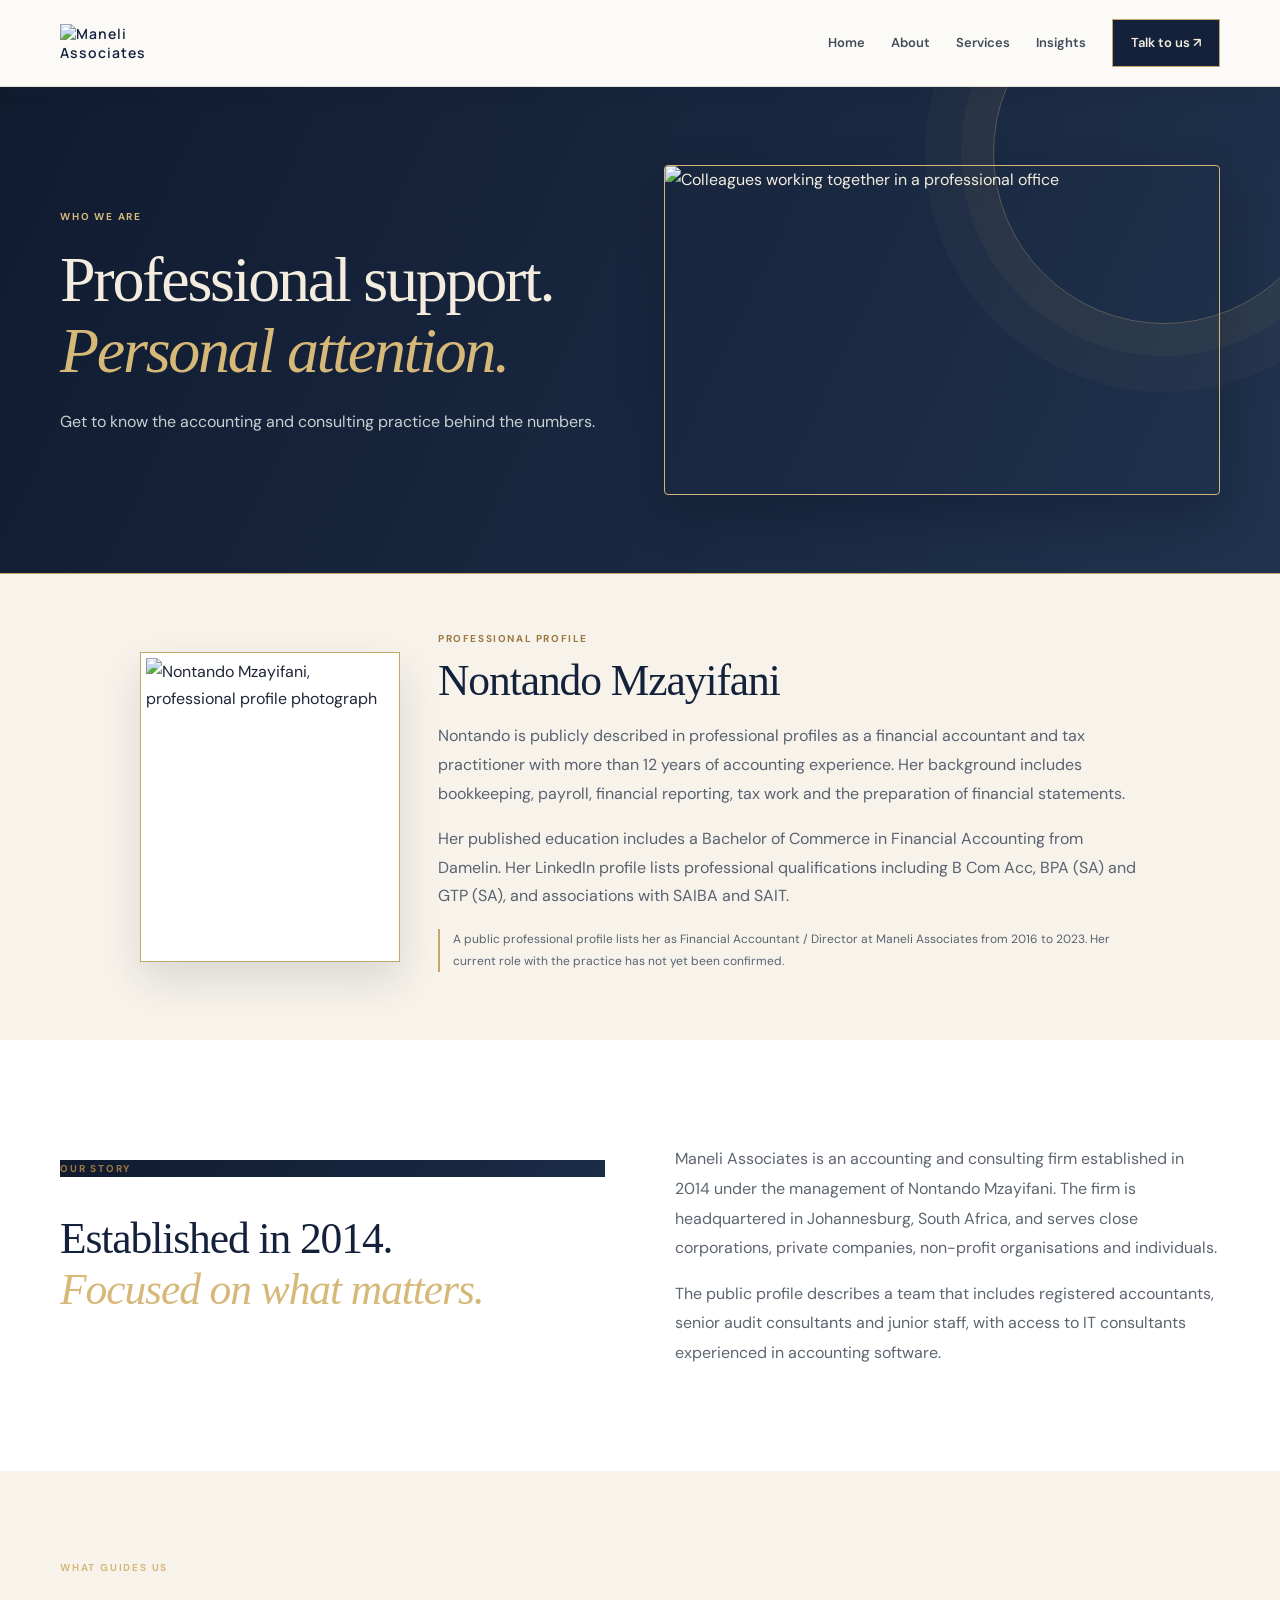
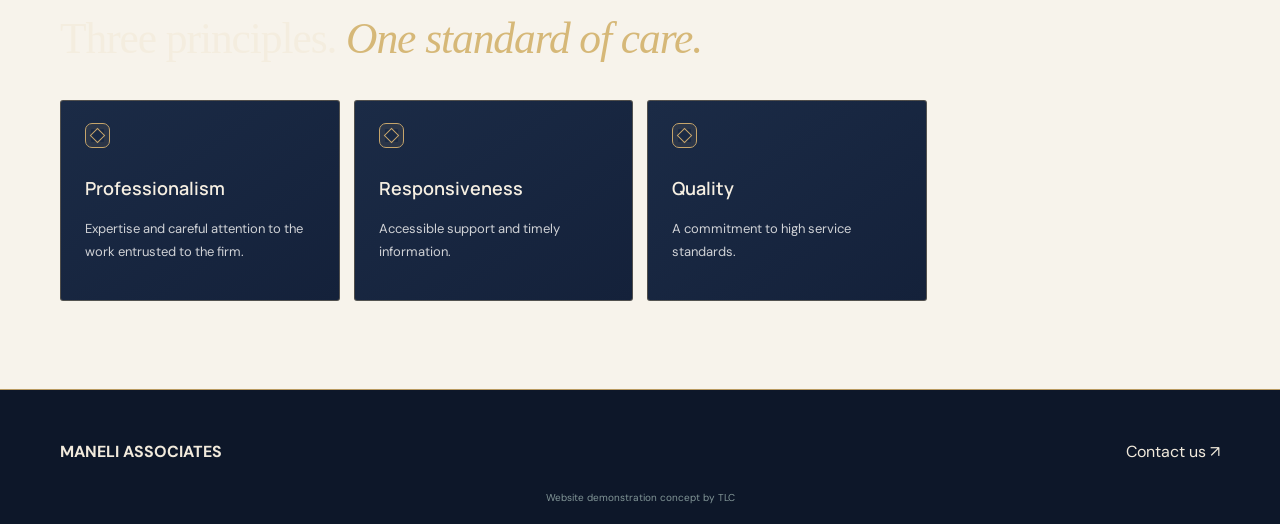
==== commit e73e183e: "Add official Maneli Associates logo across website" ====
--- a/site/about.html
+++ b/site/about.html
@@ -1,4 +1,4 @@
-<!doctype html><html lang="en-ZA"><head><meta charset="utf-8"><meta name="viewport" content="width=device-width,initial-scale=1"><meta name="robots" content="noindex,nofollow"><title>About Maneli Associates</title><link rel="stylesheet" href="assets/style.css"></head><body><header><div class="wrap head"><a class="brand" href="index.html"><span class="brand-name">MANELI<br>ASSOCIATES<small>Timely, comprehensive, accurate financial reports</small></span></a><button class="menu" aria-label="Toggle navigation">☰</button><nav><a href="index.html">Home</a><a href="about.html">About</a><a href="services.html">Services</a><a href="insights.html">Insights</a><a class="navbtn" href="contact.html">Talk to us ↗</a></nav></div></header><main><section class="pagehero"><div class="wrap pagehero-grid"><div><div class="eyebrow">WHO WE ARE</div><h1>Professional support.<br><em>Personal attention.</em></h1><p>Get to know the accounting and consulting practice behind the numbers.</p></div><img class="pagehero-image" src="https://images.unsplash.com/photo-1521737711867-e3b97375f902?auto=format&fit=crop&w=1400&q=85" alt="Colleagues working together in a professional office"></div></section><section class="pad" style="padding-top:56px;padding-bottom:56px;background:#f7f3eb">
+<!doctype html><html lang="en-ZA"><head><meta charset="utf-8"><meta name="viewport" content="width=device-width,initial-scale=1"><meta name="robots" content="noindex,nofollow"><title>About Maneli Associates</title><link rel="stylesheet" href="assets/style.css"></head><body><header><div class="wrap head"><a class="brand" href="index.html" aria-label="Maneli Associates home"><img src="images/maneli-associates-logo.jpg" alt="Maneli Associates"></a><button class="menu" aria-label="Toggle navigation">☰</button><nav><a href="index.html">Home</a><a href="about.html">About</a><a href="services.html">Services</a><a href="insights.html">Insights</a><a class="navbtn" href="contact.html">Talk to us ↗</a></nav></div></header><main><section class="pagehero"><div class="wrap pagehero-grid"><div><div class="eyebrow">WHO WE ARE</div><h1>Professional support.<br><em>Personal attention.</em></h1><p>Get to know the accounting and consulting practice behind the numbers.</p></div><img class="pagehero-image" src="https://images.unsplash.com/photo-1521737711867-e3b97375f902?auto=format&fit=crop&w=1400&q=85" alt="Colleagues working together in a professional office"></div></section><section class="pad" style="padding-top:56px;padding-bottom:56px;background:#f7f3eb">
 <style>
 .profile-feature{display:grid;grid-template-columns:260px 1fr;gap:38px;align-items:center;max-width:1000px;margin:auto}
 .profile-feature img{width:100%;height:310px;object-fit:cover;object-position:center 28%;border:1px solid #c6a56b;padding:5px;background:#fff;box-shadow:0 18px 38px #14213a20}
--- a/site/assets/style.css
+++ b/site/assets/style.css
@@ -105,3 +105,9 @@
 .pagehero-image{object-position:center}
 
 /* Publish refreshed photo-led preview */
+
+/* Official supplied Maneli Associates logo */
+.brand{display:flex;align-items:center;gap:0;width:auto;color:var(--navy)}
+.brand:before{display:none}
+.brand img{display:block;width:142px;height:auto;max-height:76px;object-fit:contain}
+@media(max-width:650px){.brand img{width:120px;max-height:66px}}
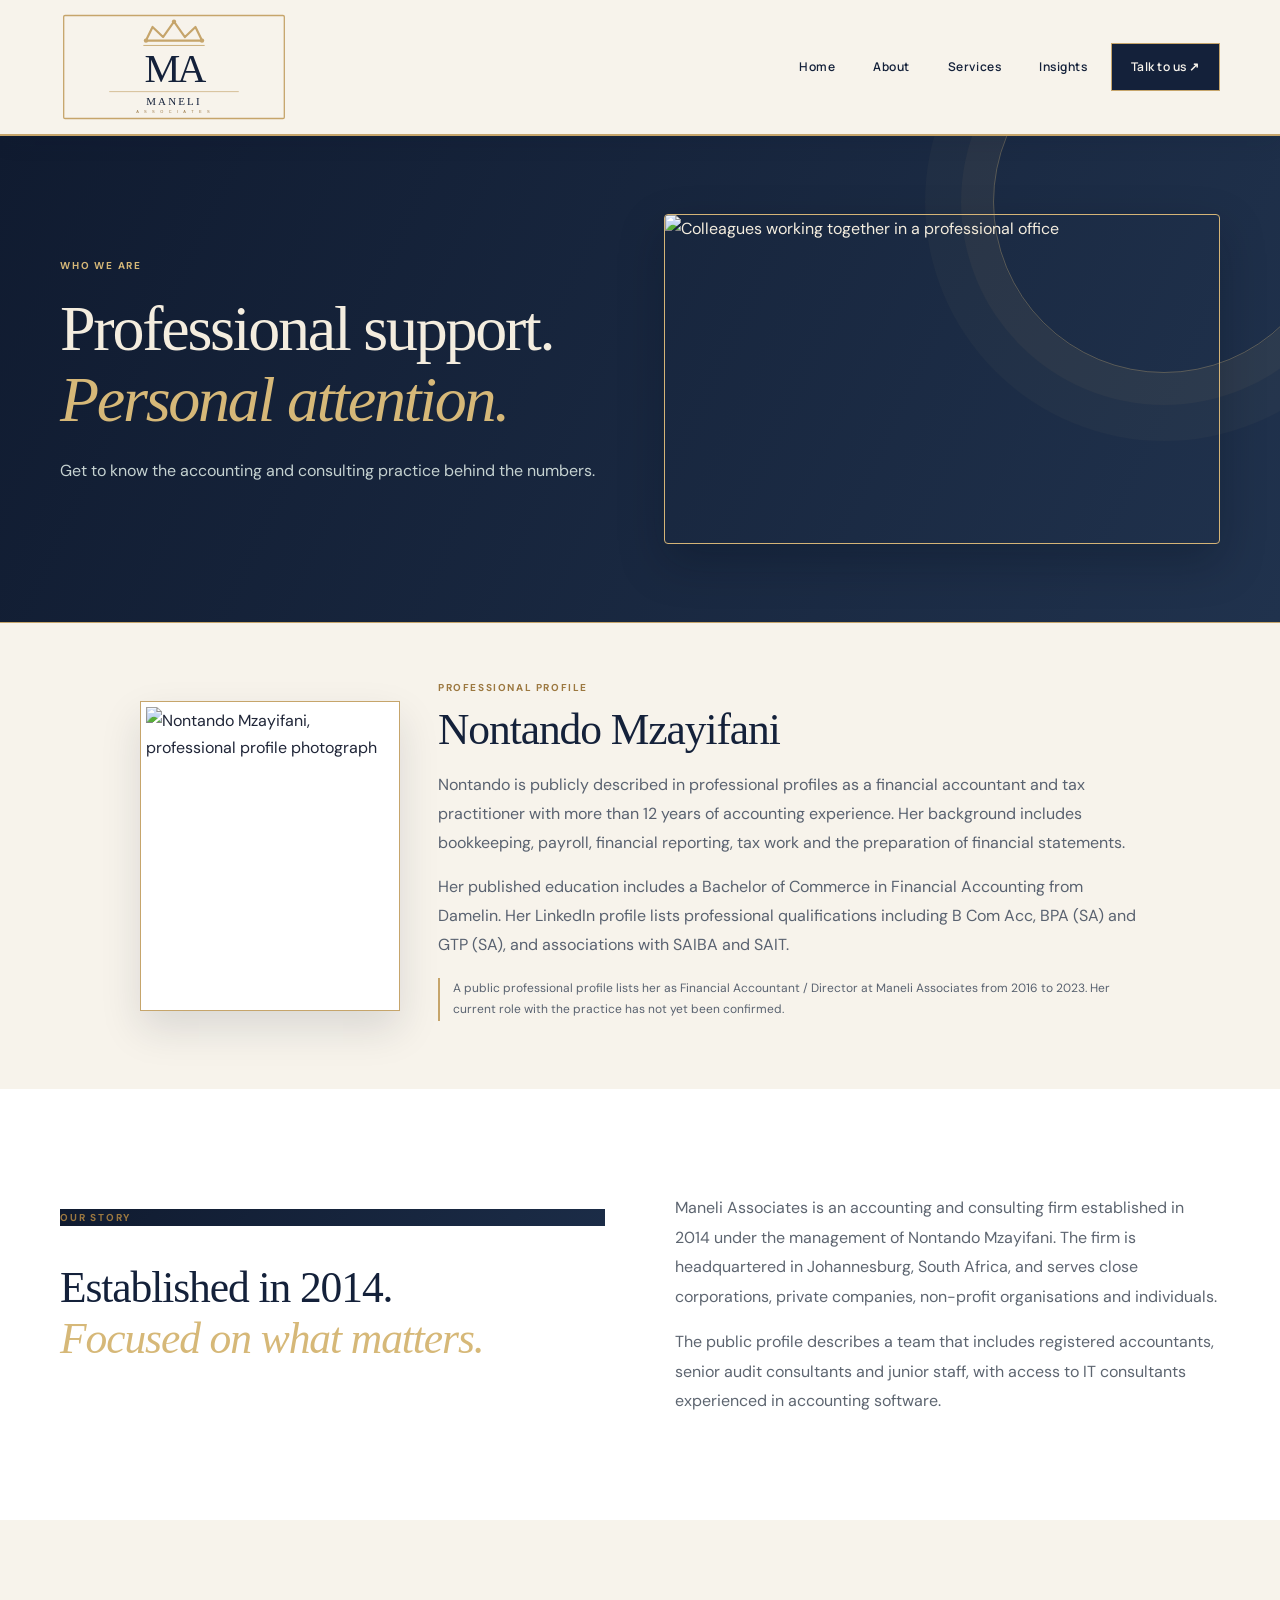
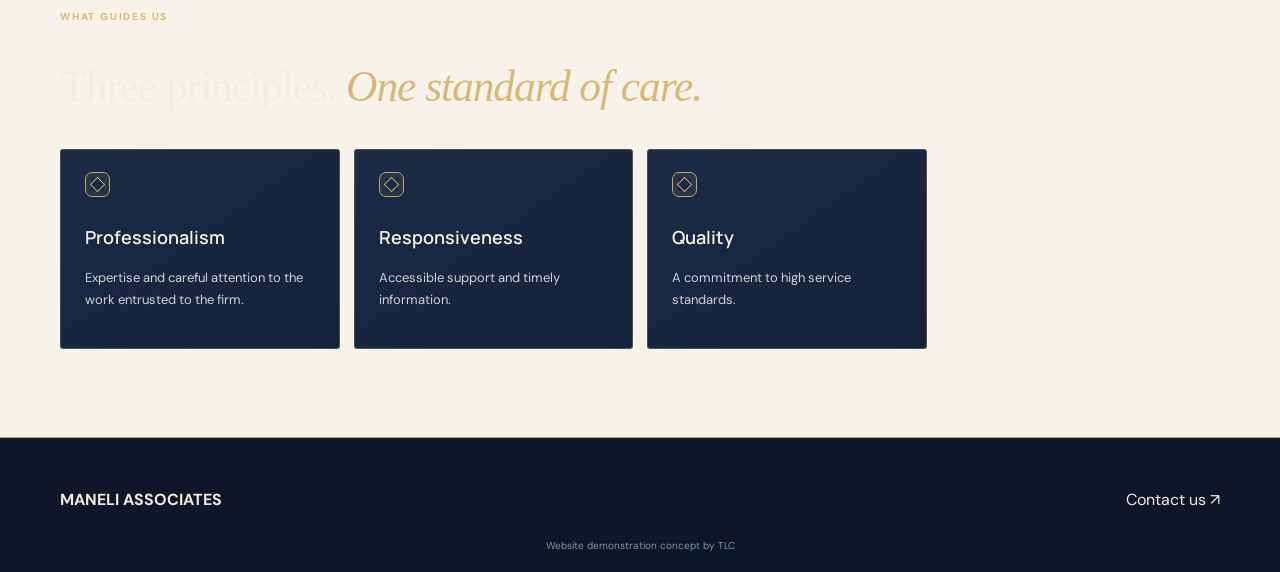
==== commit c90b68cf: "Use the complete crowned logo consistently across every page" ====
--- a/site/about.html
+++ b/site/about.html
@@ -1,4 +1,4 @@
-<!doctype html><html lang="en-ZA"><head><meta charset="utf-8"><meta name="viewport" content="width=device-width,initial-scale=1"><meta name="robots" content="noindex,nofollow"><title>About Maneli Associates</title><link rel="stylesheet" href="assets/style.css"></head><body><header><div class="wrap head"><a class="brand" href="index.html" aria-label="Maneli Associates home"><img src="images/maneli-associates-logo.jpg" alt="Maneli Associates"></a><button class="menu" aria-label="Toggle navigation">☰</button><nav><a href="index.html">Home</a><a href="about.html">About</a><a href="services.html">Services</a><a href="insights.html">Insights</a><a class="navbtn" href="contact.html">Talk to us ↗</a></nav></div></header><main><section class="pagehero"><div class="wrap pagehero-grid"><div><div class="eyebrow">WHO WE ARE</div><h1>Professional support.<br><em>Personal attention.</em></h1><p>Get to know the accounting and consulting practice behind the numbers.</p></div><img class="pagehero-image" src="https://images.unsplash.com/photo-1521737711867-e3b97375f902?auto=format&fit=crop&w=1400&q=85" alt="Colleagues working together in a professional office"></div></section><section class="pad" style="padding-top:56px;padding-bottom:56px;background:#f7f3eb">
+<!doctype html><html lang="en-ZA"><head><meta charset="utf-8"><meta name="viewport" content="width=device-width,initial-scale=1"><meta name="robots" content="noindex,nofollow"><title>About Maneli Associates</title><link rel="stylesheet" href="assets/style.css"></head><body><header><div class="wrap head"><a class="brand" href="index.html" aria-label="Maneli Associates home"><img src="images/maneli-associates-crowned-logo.svg" alt="Maneli Associates"></a><button class="menu" aria-label="Toggle navigation">☰</button><nav><a href="index.html">Home</a><a href="about.html">About</a><a href="services.html">Services</a><a href="insights.html">Insights</a><a class="navbtn" href="contact.html">Talk to us ↗</a></nav></div></header><main><section class="pagehero"><div class="wrap pagehero-grid"><div><div class="eyebrow">WHO WE ARE</div><h1>Professional support.<br><em>Personal attention.</em></h1><p>Get to know the accounting and consulting practice behind the numbers.</p></div><img class="pagehero-image" src="https://images.unsplash.com/photo-1521737711867-e3b97375f902?auto=format&fit=crop&w=1400&q=85" alt="Colleagues working together in a professional office"></div></section><section class="pad" style="padding-top:56px;padding-bottom:56px;background:#f7f3eb">
 <style>
 .profile-feature{display:grid;grid-template-columns:260px 1fr;gap:38px;align-items:center;max-width:1000px;margin:auto}
 .profile-feature img{width:100%;height:310px;object-fit:cover;object-position:center 28%;border:1px solid #c6a56b;padding:5px;background:#fff;box-shadow:0 18px 38px #14213a20}
--- a/site/assets/style.css
+++ b/site/assets/style.css
@@ -111,3 +111,33 @@
 .brand:before{display:none}
 .brand img{display:block;width:142px;height:auto;max-height:76px;object-fit:contain}
 @media(max-width:650px){.brand img{width:120px;max-height:66px}}
+
+/* Full, uncropped official logo: preserve the complete 1.83:1 artwork */
+.brand{flex:0 0 auto;max-width:100%;}
+.brand img{display:block;width:220px;height:auto;max-height:none;max-width:100%;object-fit:contain;object-position:center;}
+@media(max-width:850px){.brand img{width:190px;}}
+@media(max-width:650px){.brand img{width:160px;max-height:none;}}
+
+/* Homepage visual match: crowned Maneli identity, ivory header, navy-and-gold navigation */
+header{background:#f7f3eb;border-bottom:2px solid #c6a56b;box-shadow:0 5px 22px #0c18301c}
+.head{min-height:104px;height:auto;padding:12px 0}
+.brand{width:228px;max-width:40vw}
+.brand img{width:100%;height:auto;max-height:none;object-fit:contain;display:block}
+nav{gap:8px;color:#14213a;font-family:Manrope,sans-serif;font-size:12px;letter-spacing:.045em}
+nav a{padding:12px 15px;color:#14213a;transition:background .2s,color .2s}
+nav a:hover{background:#e9dfca;color:#14213a}
+nav .navbtn{background:#14213a;color:#f7f3eb;border:1px solid #c6a56b;padding:13px 19px}
+nav .navbtn:hover{background:#c6a56b;color:#14213a}
+.hero{background:linear-gradient(112deg,#101a2e 0%,#172843 58%,#253653 100%)}
+.hero h1{font-family:Georgia,serif;font-weight:500}
+.hero h1 em{color:#d9bd82}
+.goldbtn{background:#c6a56b;color:#14213a;border:1px solid #e4cf9e;letter-spacing:.04em}
+.visual-photo{border:1px solid #c6a56b;box-shadow:0 24px 55px #060e1d66}
+.image-caption{background:#111d32f2;border-left:4px solid #c6a56b}
+@media(max-width:650px){
+ .head{min-height:78px;padding:8px 0}
+ .brand{width:170px;max-width:62vw}
+ nav{top:78px;background:#f7f3eb;border-top:1px solid #c6a56b}
+ nav a{border-bottom:1px solid #e7dece}
+ .menu{color:#14213a;border:1px solid #c6a56b;padding:7px 10px}
+}
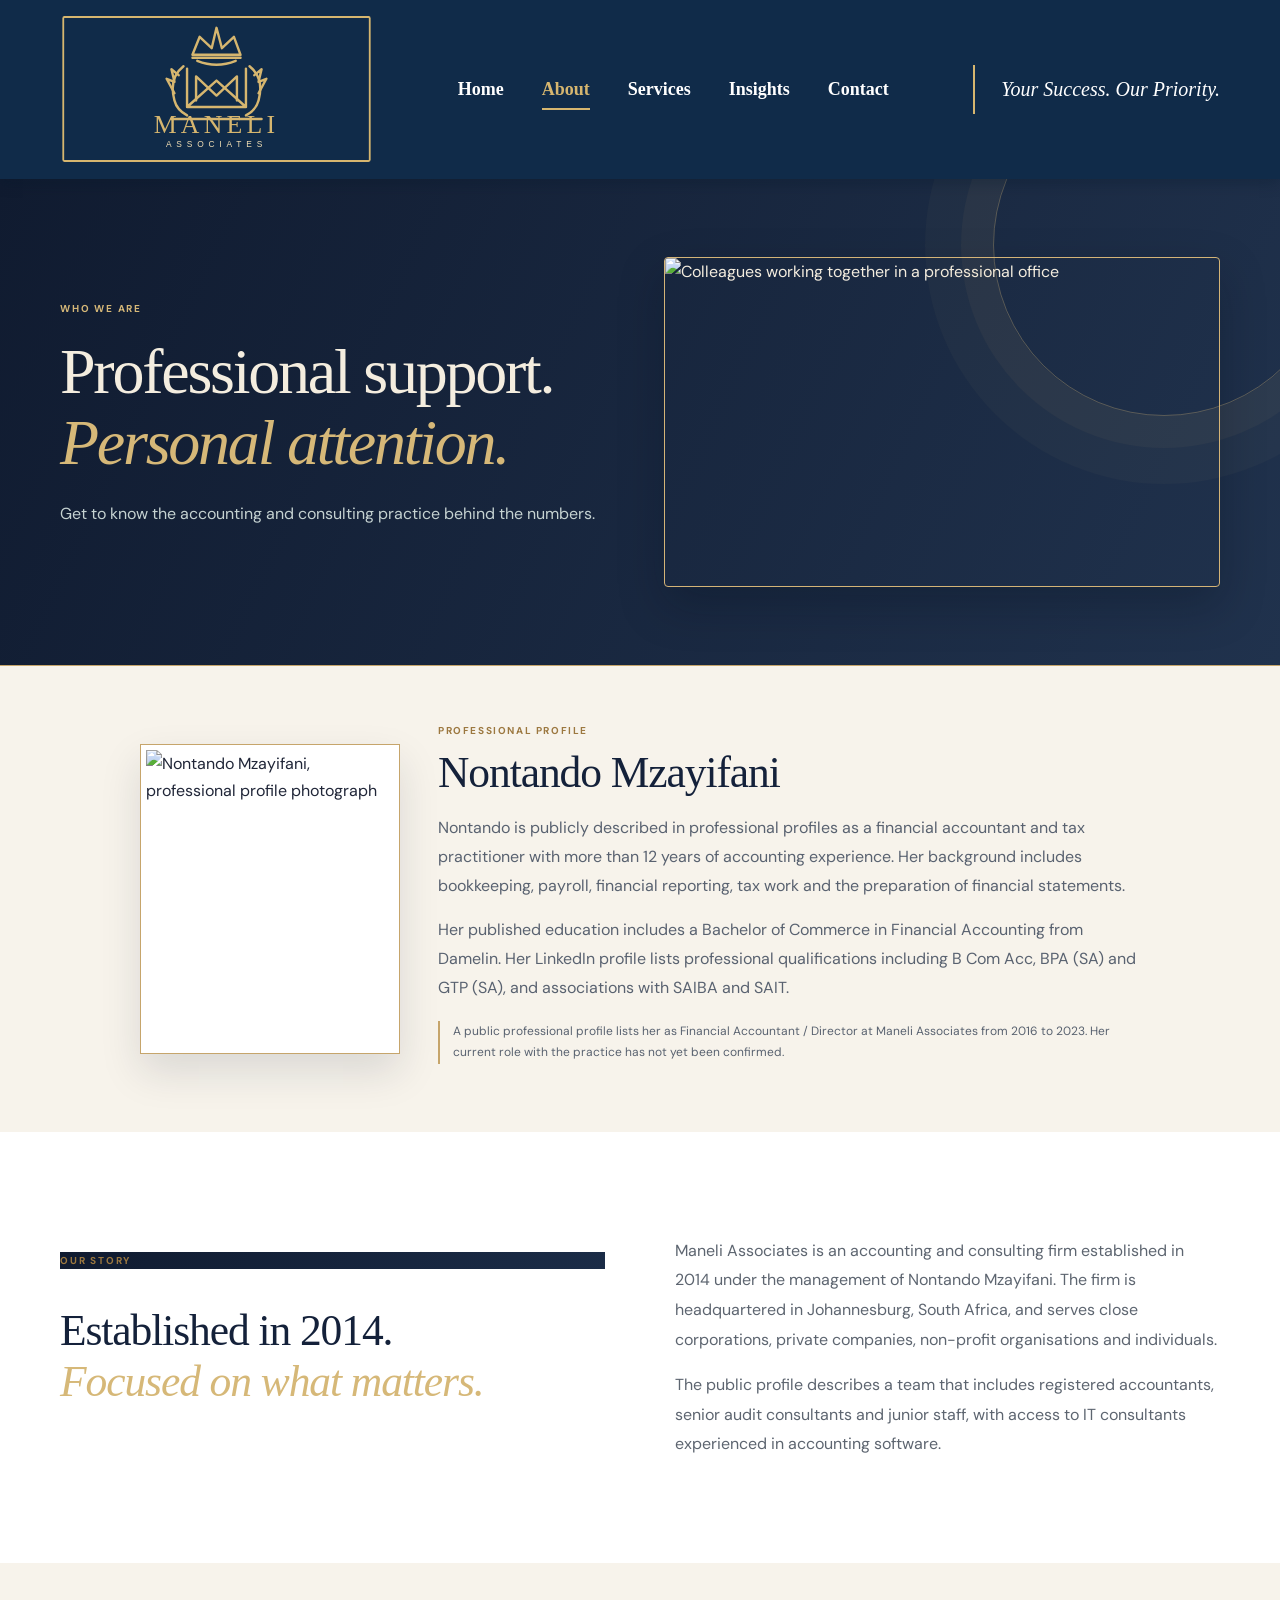
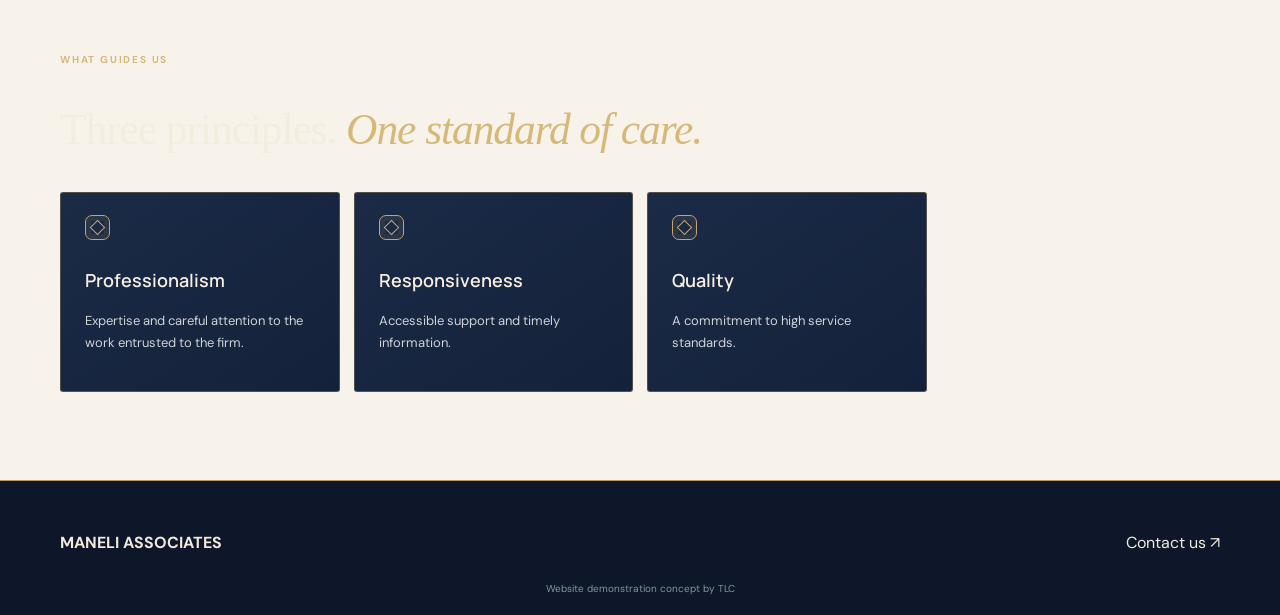
==== commit 5f4bdd89: "Match Maneli homepage to supplied navy and gold design reference" ====
--- a/site/about.html
+++ b/site/about.html
@@ -1,4 +1,4 @@
-<!doctype html><html lang="en-ZA"><head><meta charset="utf-8"><meta name="viewport" content="width=device-width,initial-scale=1"><meta name="robots" content="noindex,nofollow"><title>About Maneli Associates</title><link rel="stylesheet" href="assets/style.css"></head><body><header><div class="wrap head"><a class="brand" href="index.html" aria-label="Maneli Associates home"><img src="images/maneli-associates-crowned-logo.svg" alt="Maneli Associates"></a><button class="menu" aria-label="Toggle navigation">☰</button><nav><a href="index.html">Home</a><a href="about.html">About</a><a href="services.html">Services</a><a href="insights.html">Insights</a><a class="navbtn" href="contact.html">Talk to us ↗</a></nav></div></header><main><section class="pagehero"><div class="wrap pagehero-grid"><div><div class="eyebrow">WHO WE ARE</div><h1>Professional support.<br><em>Personal attention.</em></h1><p>Get to know the accounting and consulting practice behind the numbers.</p></div><img class="pagehero-image" src="https://images.unsplash.com/photo-1521737711867-e3b97375f902?auto=format&fit=crop&w=1400&q=85" alt="Colleagues working together in a professional office"></div></section><section class="pad" style="padding-top:56px;padding-bottom:56px;background:#f7f3eb">
+<!doctype html><html lang="en-ZA"><head><meta charset="utf-8"><meta name="viewport" content="width=device-width,initial-scale=1"><meta name="robots" content="noindex,nofollow"><title>About Maneli Associates</title><link rel="stylesheet" href="assets/style.css"></head><body><header class="site-header"><div class="wrap head"><a class="brand" href="index.html" aria-label="Maneli Associates home"><img src="images/maneli-associates-crowned-logo.svg" alt="Maneli Associates"></a><button class="menu" aria-label="Toggle navigation">☰</button><nav aria-label="Main navigation"><a href="index.html">Home</a><a href="about.html" aria-current="page">About</a><a href="services.html">Services</a><a href="insights.html">Insights</a><a href="contact.html">Contact</a></nav><div class="header-tagline">Your Success. Our Priority.</div></div></header><main><section class="pagehero"><div class="wrap pagehero-grid"><div><div class="eyebrow">WHO WE ARE</div><h1>Professional support.<br><em>Personal attention.</em></h1><p>Get to know the accounting and consulting practice behind the numbers.</p></div><img class="pagehero-image" src="https://images.unsplash.com/photo-1521737711867-e3b97375f902?auto=format&fit=crop&w=1400&q=85" alt="Colleagues working together in a professional office"></div></section><section class="pad" style="padding-top:56px;padding-bottom:56px;background:#f7f3eb">
 <style>
 .profile-feature{display:grid;grid-template-columns:260px 1fr;gap:38px;align-items:center;max-width:1000px;margin:auto}
 .profile-feature img{width:100%;height:310px;object-fit:cover;object-position:center 28%;border:1px solid #c6a56b;padding:5px;background:#fff;box-shadow:0 18px 38px #14213a20}
--- a/site/assets/style.css
+++ b/site/assets/style.css
@@ -141,3 +141,40 @@
  nav a{border-bottom:1px solid #e7dece}
  .menu{color:#14213a;border:1px solid #c6a56b;padding:7px 10px}
 }
+
+/* Reference-image match: deep navy banner, gold brand, white navigation */
+:root{--reference-navy:#102b49;--reference-gold:#d6b66f;--reference-ivory:#f8f2e7}
+.site-header{background:var(--reference-navy)!important;border:0!important;box-shadow:0 3px 14px #07182b55!important;position:relative}
+.site-header .head{min-height:138px;height:auto;padding:14px 0;display:flex;align-items:center;justify-content:space-between;gap:22px}
+.site-header .brand{width:335px;max-width:27%;flex:0 0 27%}
+.site-header .brand img{width:100%;height:auto;max-height:none;display:block}
+.site-header nav{display:flex;align-items:center;justify-content:center;gap:22px;flex:1;color:#fff;font:600 18px Georgia,serif;letter-spacing:0}
+.site-header nav a{padding:13px 8px;color:#fff!important;background:transparent!important;border:0!important;position:relative;font:600 18px Georgia,serif}
+.site-header nav a:hover,.site-header nav a[aria-current="page"]{color:var(--reference-gold)!important}
+.site-header nav a[aria-current="page"]:after{content:"";position:absolute;left:8px;right:8px;bottom:3px;height:2px;background:var(--reference-gold)}
+.site-header .header-tagline{border-left:2px solid var(--reference-gold);padding:13px 0 13px 26px;color:#fff;font:italic 20px Georgia,serif;white-space:nowrap}
+.reference-hero{height:430px;position:relative;overflow:hidden;background:#102b49;color:#fff;display:flex;align-items:center}
+.reference-hero-photo{position:absolute;inset:0 0 0 35%;background-image:url('https://images.unsplash.com/photo-1554224155-6726b3ff858f?auto=format&fit=crop&w=1800&q=90');background-size:cover;background-position:center 54%}
+.reference-hero-shade{position:absolute;inset:0;background:linear-gradient(90deg,#102b49 0%,#102b49 28%,#102b49ed 37%,#102b49a8 48%,transparent 72%)}
+.reference-hero-content{position:relative;z-index:1;padding:36px 0}
+.reference-hero h1{font:500 clamp(48px,5.3vw,78px)/1.08 Georgia,serif;letter-spacing:-.025em;margin:0 0 5px;color:#fff}
+.reference-hero h2{font:italic 500 clamp(27px,3vw,48px)/1.15 Georgia,serif;color:var(--reference-gold);margin:0}
+.reference-hero .gold-rule{height:3px;width:285px;background:var(--reference-gold);margin:18px 0}
+.reference-hero p{font:17px/1.55 Arial,sans-serif;color:#fff;margin:0;max-width:540px}
+.reference-hero .goldbtn{border-radius:28px;padding:13px 28px;background:linear-gradient(110deg,#e1c27c,#c9a65d);font:600 16px Georgia,serif;color:#102b49}
+.reference-hero .goldbtn span{font-size:22px;margin-left:12px}
+.service-ribbon{background:var(--reference-ivory);border-top:2px solid #d7bd83;border-bottom:2px solid #d7bd83;color:#102b49}
+.service-ribbon-grid{display:grid;grid-template-columns:repeat(5,1fr);align-items:stretch}
+.service-ribbon a{min-height:142px;display:flex;flex-direction:column;align-items:center;justify-content:center;text-align:center;gap:5px;padding:12px;border-right:1px solid #c6a56b}
+.service-ribbon a:last-child{border-right:0}
+.service-ribbon a:hover strong{color:#a77c32}
+.service-icon{font:48px/1 Georgia,serif;color:#b58b45}
+.service-ribbon strong{font:600 19px/1.15 Georgia,serif;color:#102b49}
+.welcome-band{min-height:210px;display:grid;grid-template-columns:23% 47% 30%;background:#f7f3eb;position:relative;overflow:hidden}
+.welcome-photo{background:url('https://images.unsplash.com/photo-1486406146926-c627a92ad1ab?auto=format&fit=crop&w=900&q=85') center/cover}
+.welcome-copy{padding:28px 34px;align-self:center}
+.welcome-copy h2{font:500 clamp(27px,2.7vw,39px) Georgia,serif;color:#102b49;margin:0 0 8px}
+.welcome-copy p{font:17px/1.4 Arial,sans-serif;color:#18253a;margin:0}
+.welcome-slogan{background:linear-gradient(145deg,#102b49 0 76%,#d6b66f 76% 79%,#102b49 79%);display:flex;align-items:center;justify-content:center;text-align:center;color:#f8f2e7;font:italic 30px/1.2 Georgia,serif;padding:20px}
+@media(max-width:950px){.site-header .head{min-height:110px;flex-wrap:wrap}.site-header .brand{width:230px;max-width:30%;flex-basis:30%}.site-header nav{gap:9px}.site-header nav a{font-size:16px}.site-header .header-tagline{font-size:15px;padding-left:15px}.reference-hero{height:390px}.service-ribbon strong{font-size:16px}}
+@media(max-width:650px){.site-header .head{min-height:82px;padding:8px 0}.site-header .brand{width:185px;max-width:60%;flex-basis:60%}.site-header .menu{display:block;color:#fff;border:1px solid var(--reference-gold);padding:7px 10px;background:transparent}.site-header nav{display:none;position:absolute;top:82px;left:0;right:0;z-index:10;background:var(--reference-navy);padding:12px 20px;align-items:stretch;gap:0}.site-header nav.open{display:flex}.site-header nav a{color:#fff!important;border-bottom:1px solid #ffffff22!important;padding:13px 8px}.site-header .header-tagline{display:none}.reference-hero{height:auto;min-height:460px;align-items:flex-end}.reference-hero-photo{inset:0;background-position:58% center}.reference-hero-shade{background:linear-gradient(0deg,#102b49 0%,#102b49ed 38%,#102b4980 70%,#102b4920 100%)}.reference-hero-content{padding:150px 0 35px}.reference-hero h1{font-size:45px}.reference-hero h2{font-size:27px}.reference-hero p{font-size:15px}.desktop-only{display:none}.service-ribbon-grid{grid-template-columns:repeat(2,1fr)}.service-ribbon a{min-height:115px;border-bottom:1px solid #c6a56b}.service-ribbon a:nth-child(2n){border-right:0}.service-ribbon a:last-child{grid-column:1/-1}.service-ribbon strong{font-size:16px}.service-icon{font-size:38px}.welcome-band{grid-template-columns:1fr}.welcome-photo{height:145px}.welcome-copy{padding:24px 22px}.welcome-slogan{min-height:130px;font-size:26px}}
